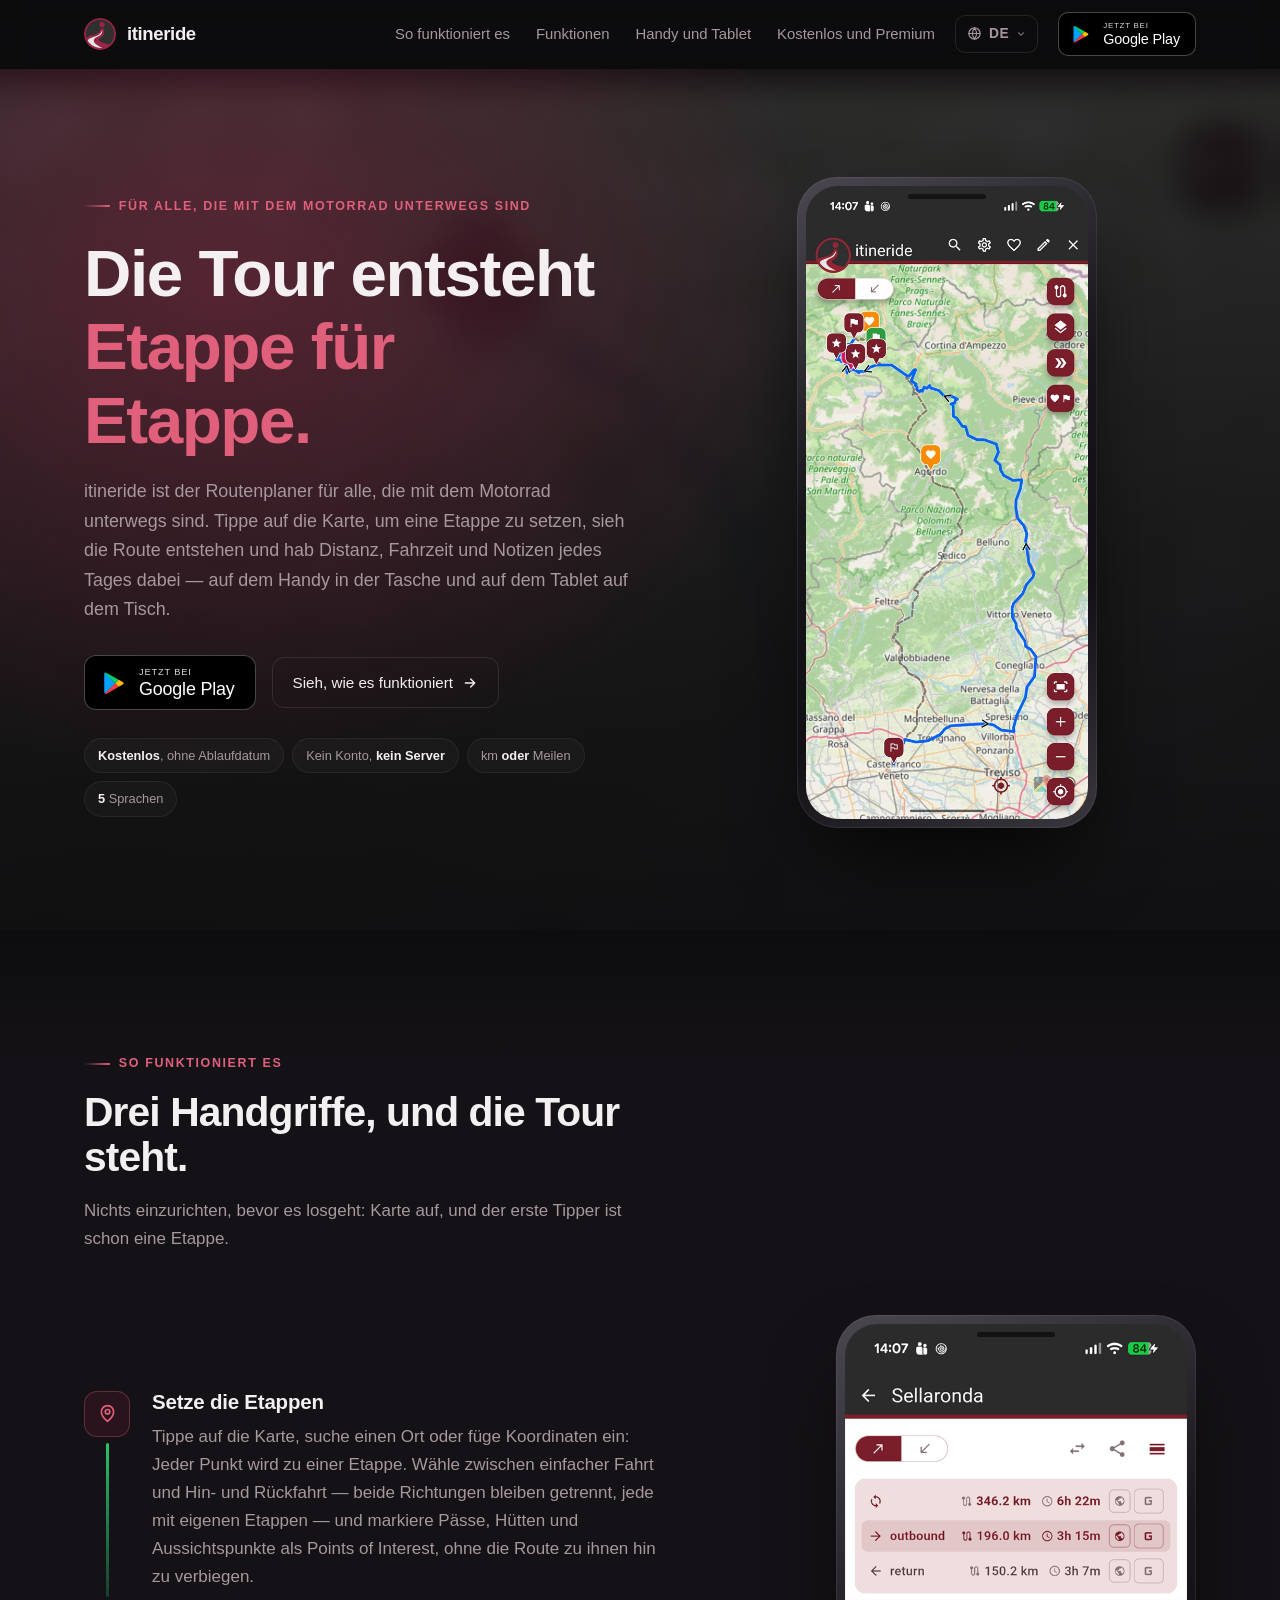
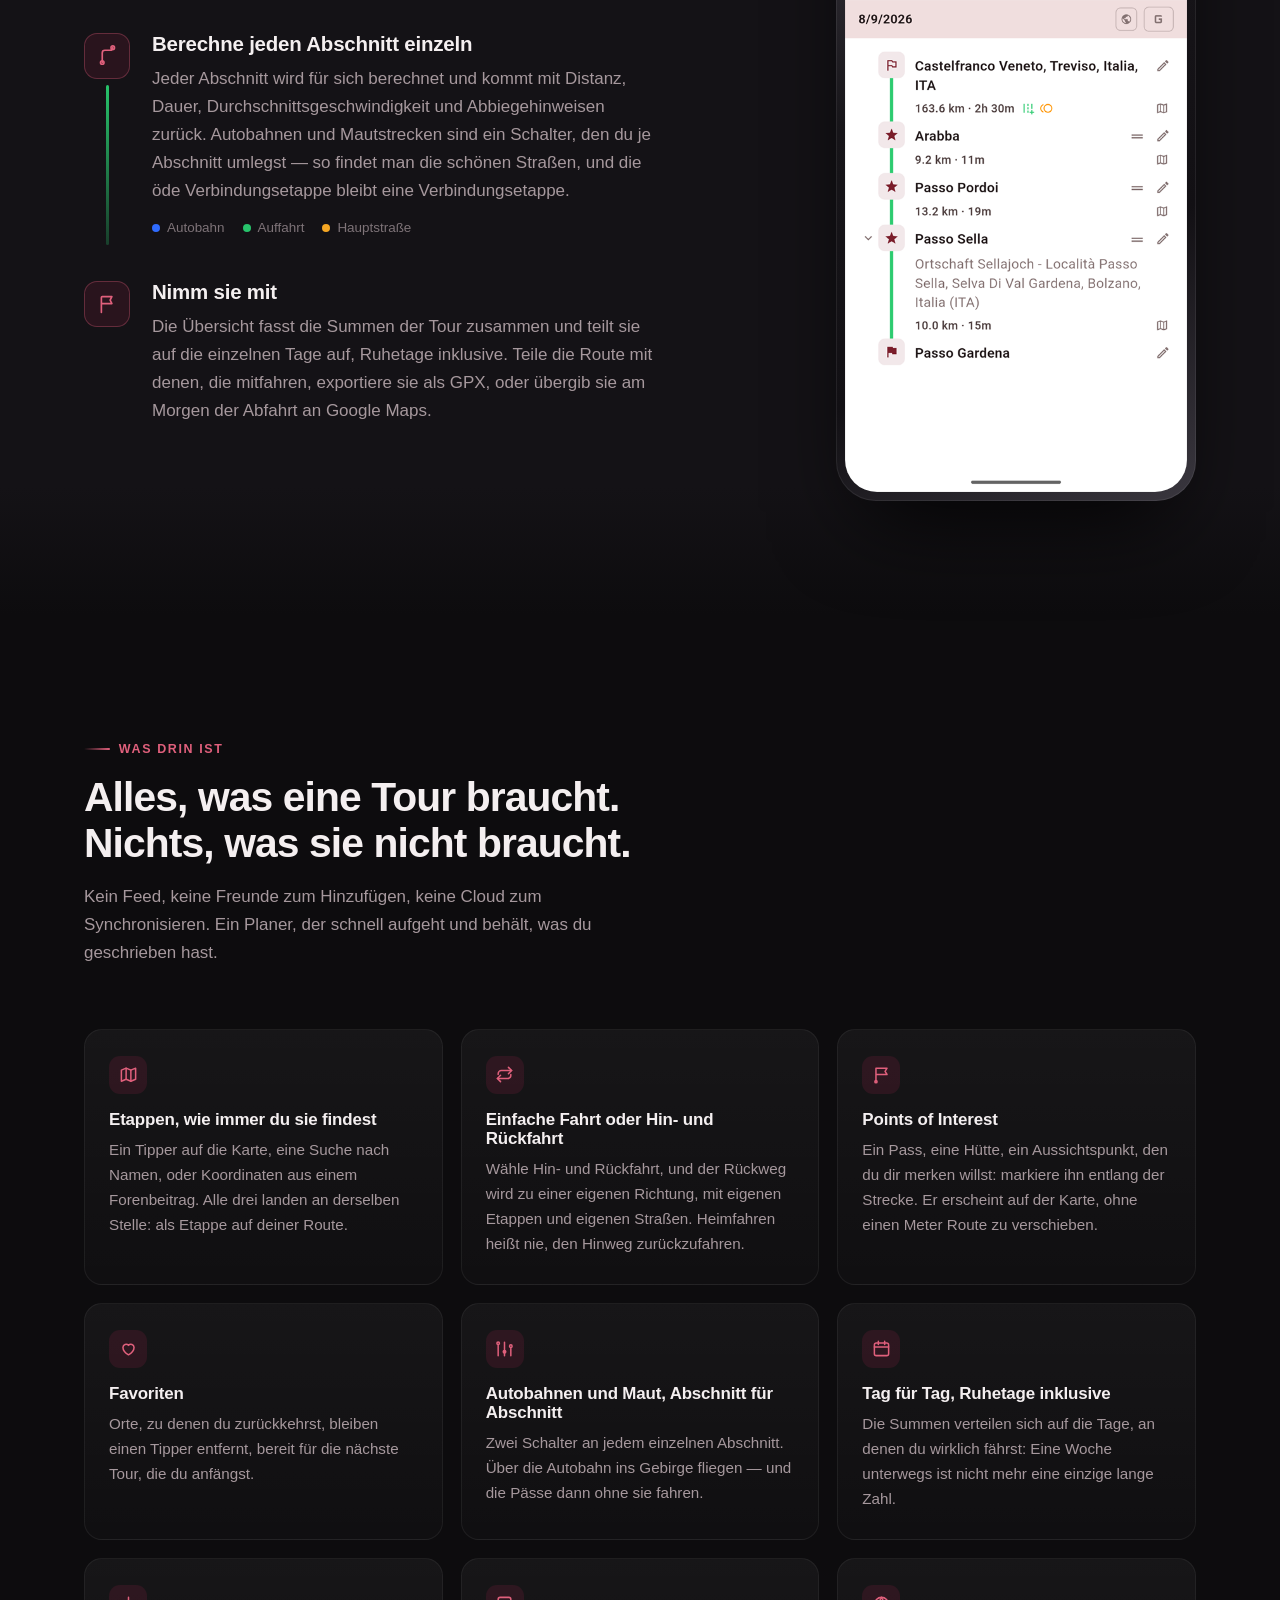
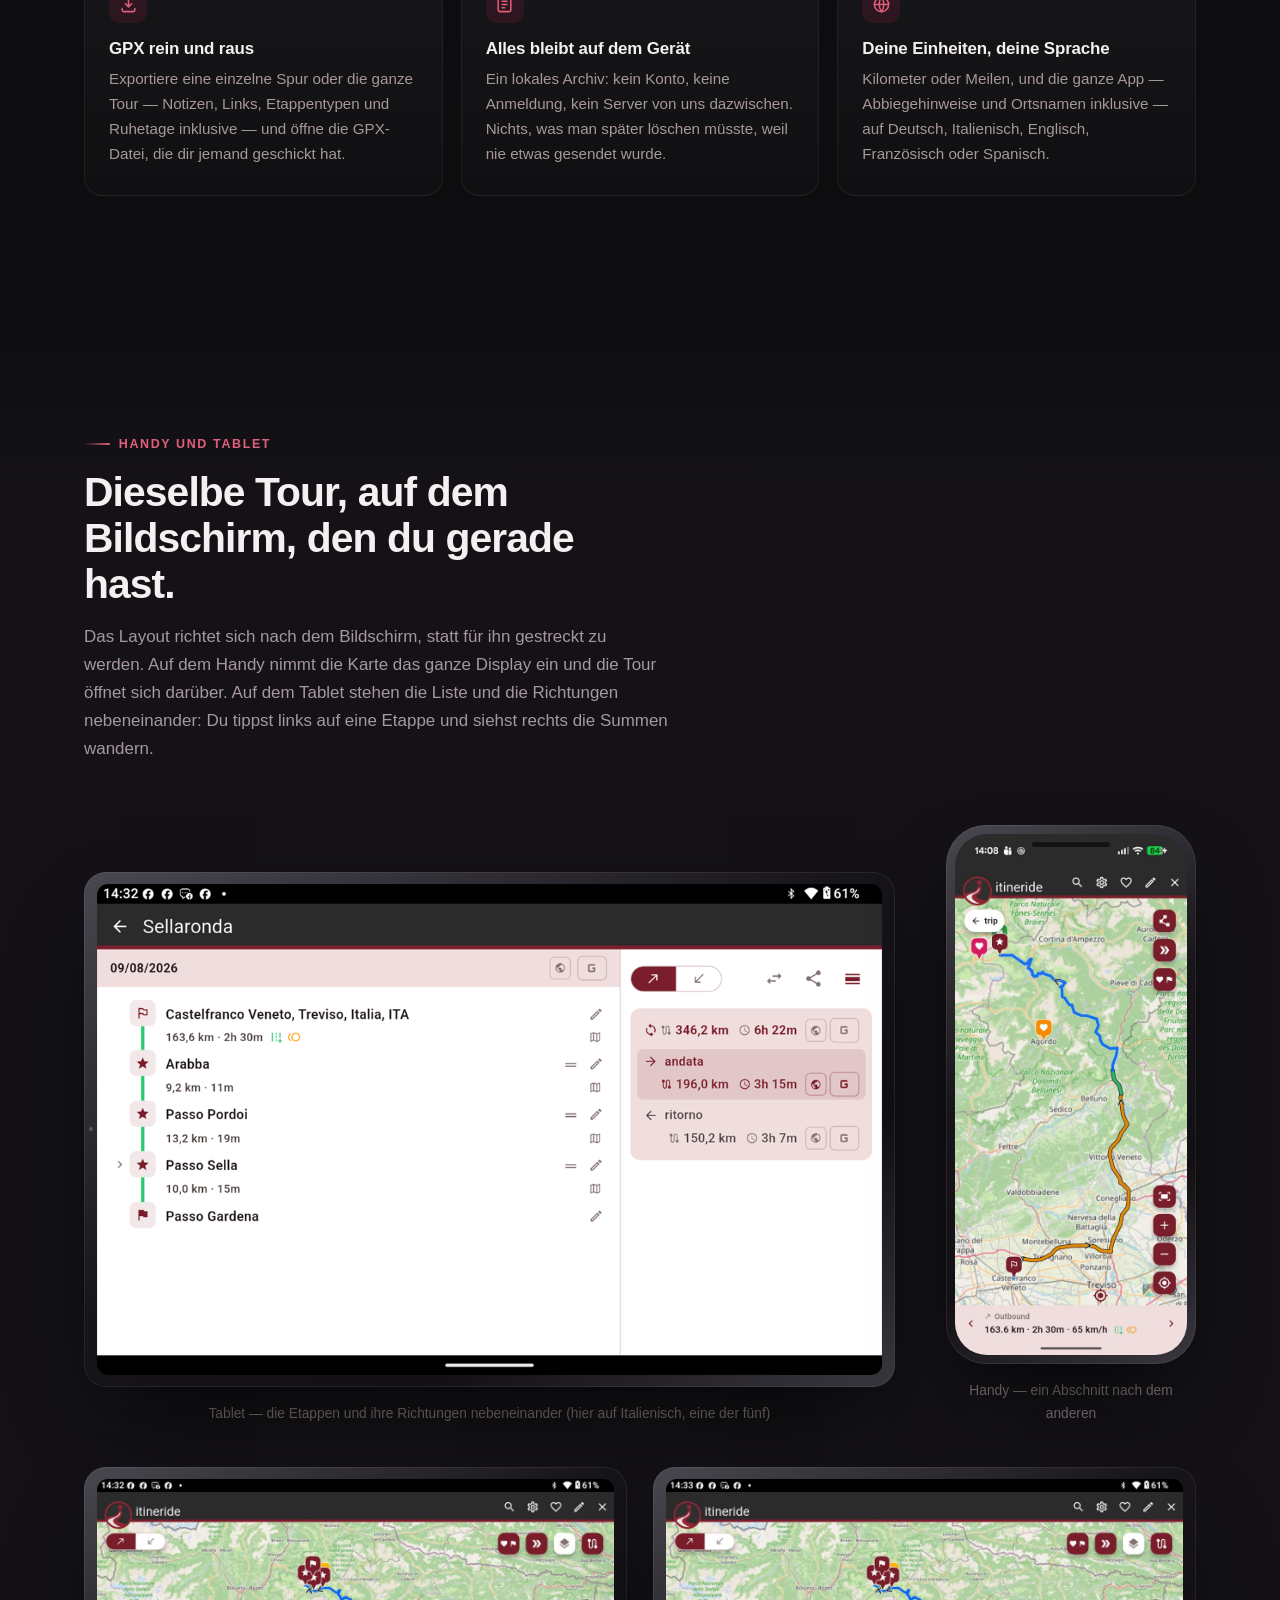
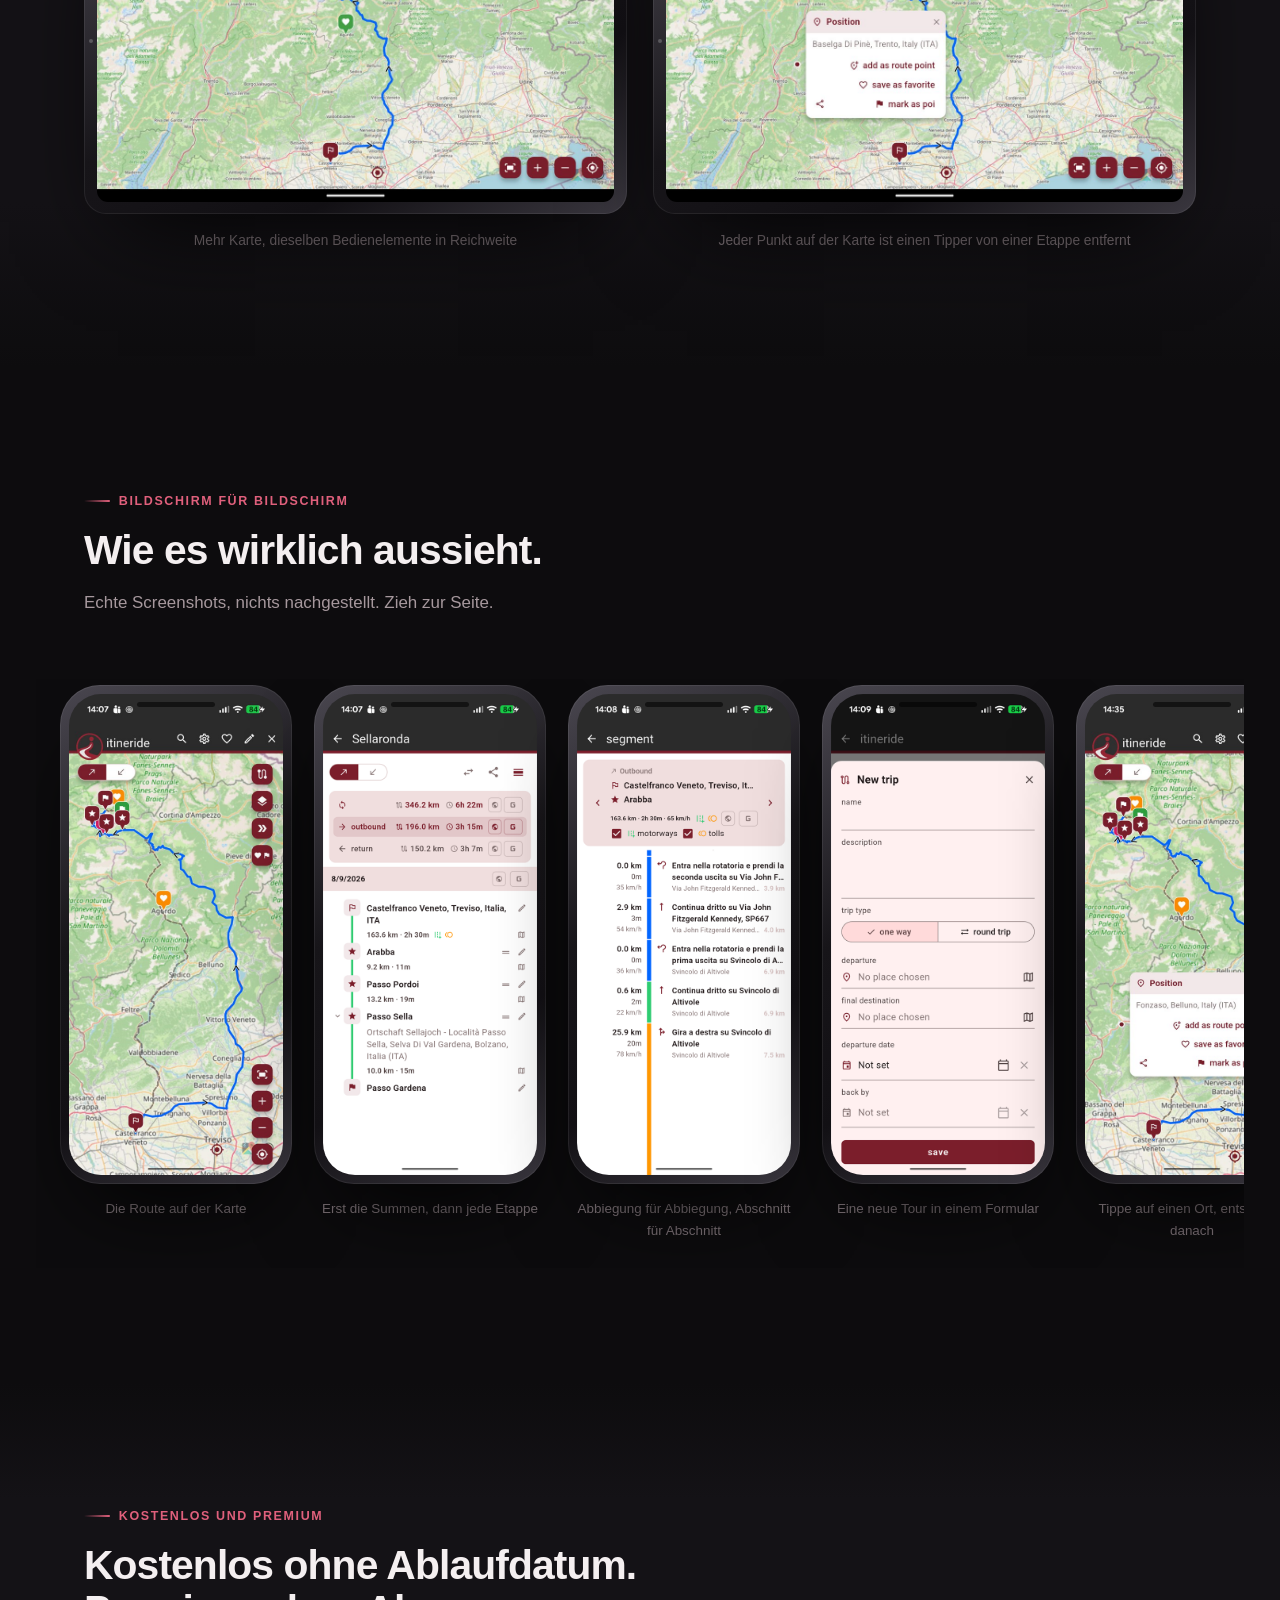
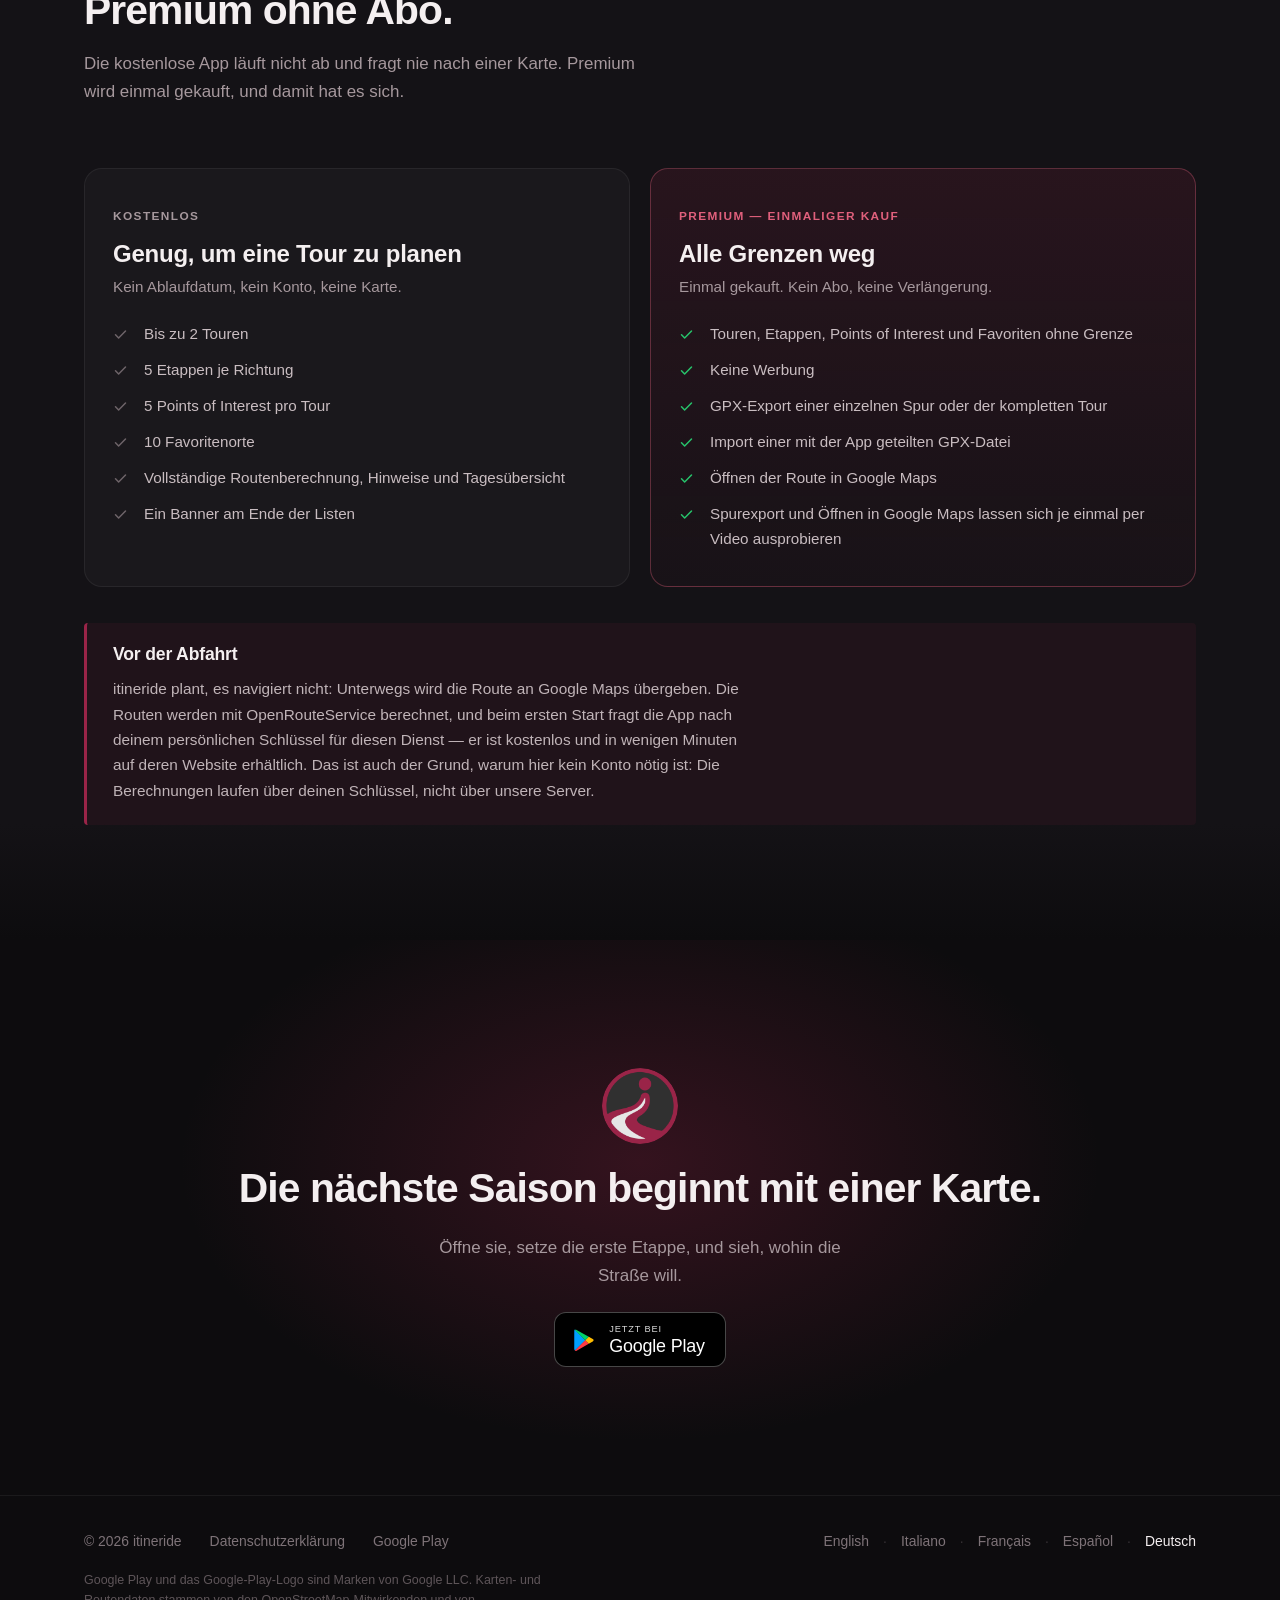
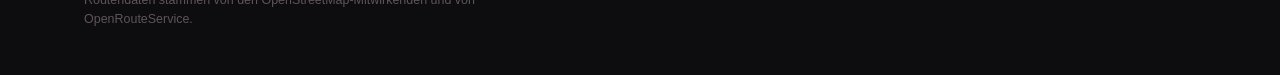
==== de.html @ 7ef62de7 "Build the marketing landing page in five languages, with browser-language routing =========== - Repl" ====
<!DOCTYPE html>
<html lang="de">
<head>
<meta charset="utf-8">
<meta name="viewport" content="width=device-width, initial-scale=1">
<title>itineride — der Routenplaner für Motorradtouren</title>
<meta name="description" content="itineride ist der Routenplaner für alle, die mit dem Motorrad unterwegs sind: Etappen setzen, jeden Abschnitt einzeln berechnen, Distanz, Fahrzeit und Notizen jedes Tages dabeihaben. Auf dem Handy und auf dem Tablet. Kein Konto, kein Server.">
<link rel="icon" href="assets/icon.png" type="image/png">
<link rel="apple-touch-icon" href="assets/icon.png">

<meta property="og:type" content="website">
<meta property="og:title" content="itineride — der Routenplaner für Motorradtouren">
<meta property="og:description" content="Etappen setzen, jeden Abschnitt einzeln berechnen, Distanz, Fahrzeit und Notizen jedes Tages dabeihaben. Auf dem Handy und auf dem Tablet.">
<meta property="og:image" content="assets/icon.png">
<meta name="theme-color" content="#0D0C0E">

<link rel="alternate" hreflang="en" href="index.html">
<link rel="alternate" hreflang="it" href="it.html">
<link rel="alternate" hreflang="fr" href="fr.html">
<link rel="alternate" hreflang="es" href="es.html">
<link rel="alternate" hreflang="de" href="de.html">
<link rel="alternate" hreflang="x-default" href="index.html">

<link rel="stylesheet" href="assets/site.css">
</head>
<body id="top">

<!-- ══════════════════════════ top bar ══════════════════════════ -->
<header class="topbar" id="topbar">
  <div class="wrap">
    <a class="brand" href="#top"><img src="assets/icon.png" alt=""> itineride</a>
    <nav class="navlinks">
      <a href="#how">So funktioniert es</a>
      <a href="#features">Funktionen</a>
      <a href="#devices">Handy und Tablet</a>
      <a href="#plans">Kostenlos und Premium</a>
    </nav>

    <details class="lang">
      <summary title="Sprache">
        <svg class="globe" viewBox="0 0 24 24" fill="none" stroke="currentColor" stroke-width="1.9" stroke-linecap="round" stroke-linejoin="round" aria-hidden="true"><circle cx="12" cy="12" r="9"/><path d="M3 12h18M12 3a15 15 0 0 1 0 18 15 15 0 0 1 0-18z"/></svg>
        DE
        <svg class="chev" viewBox="0 0 24 24" fill="none" stroke="currentColor" stroke-width="2.6" stroke-linecap="round" stroke-linejoin="round" aria-hidden="true"><path d="M6 9l6 6 6-6"/></svg>
      </summary>
      <div class="lang__menu">
        <a href="index.html?lang=en" hreflang="en">English <span>en</span></a>
        <a href="it.html?lang=it" hreflang="it">Italiano <span>it</span></a>
        <a href="fr.html?lang=fr" hreflang="fr">Français <span>fr</span></a>
        <a href="es.html?lang=es" hreflang="es">Español <span>es</span></a>
        <a href="de.html?lang=de" hreflang="de" aria-current="page">Deutsch <span>de</span></a>
      </div>
    </details>

    <a class="play play--sm" href="https://play.google.com/store/apps/details?id=it.boschin.itineride&amp;hl=de" target="_blank" rel="noopener">
      <svg viewBox="0 0 24 24" aria-hidden="true">
        <path d="M3.6 2.3A1.6 1.6 0 0 0 3 3.6v16.8c0 .53.2 1 .6 1.3l.1.08 9.4-9.4v-.22L3.6 2.3z" fill="#00A0FF"/>
        <path d="M16.3 15.5l-3.2-3.1v-.23l3.2-3.15.08.05 3.72 2.12c1.06.6 1.06 1.6 0 2.2l-3.72 2.11-.08z" fill="#FFBC00"/>
        <path d="M16.38 15.45L13.1 12.28l-9.5 9.5c.35.37.93.42 1.58.05l11.2-6.38" fill="#FF3A44"/>
        <path d="M16.38 9.1L5.18 2.73c-.65-.37-1.23-.32-1.58.05l9.5 9.5 3.28-3.18z" fill="#00D26A"/>
      </svg>
      <span class="txt"><small>Jetzt bei</small><strong>Google Play</strong></span>
    </a>
  </div>
</header>

<!-- ══════════════════════════ hero ══════════════════════════ -->
<section class="hero">
  <div class="hero__bg"><img src="assets/tablet-map.jpg" alt="" aria-hidden="true"></div>
  <div class="wrap">
    <div>
      <span class="eyebrow">für alle, die mit dem Motorrad unterwegs sind</span>
      <h1>Die Tour entsteht <em>Etappe für Etappe.</em></h1>
      <p class="lead">
        itineride ist der Routenplaner für alle, die mit dem Motorrad unterwegs sind. Tippe auf die
        Karte, um eine Etappe zu setzen, sieh die Route entstehen und hab Distanz, Fahrzeit und
        Notizen jedes Tages dabei — auf dem Handy in der Tasche und auf dem Tablet auf dem Tisch.
      </p>

      <div class="cta">
        <a class="play" href="https://play.google.com/store/apps/details?id=it.boschin.itineride&amp;hl=de" target="_blank" rel="noopener">
          <svg viewBox="0 0 24 24" aria-hidden="true">
            <path d="M3.6 2.3A1.6 1.6 0 0 0 3 3.6v16.8c0 .53.2 1 .6 1.3l.1.08 9.4-9.4v-.22L3.6 2.3z" fill="#00A0FF"/>
            <path d="M16.3 15.5l-3.2-3.1v-.23l3.2-3.15.08.05 3.72 2.12c1.06.6 1.06 1.6 0 2.2l-3.72 2.11-.08z" fill="#FFBC00"/>
            <path d="M16.38 15.45L13.1 12.28l-9.5 9.5c.35.37.93.42 1.58.05l11.2-6.38" fill="#FF3A44"/>
            <path d="M16.38 9.1L5.18 2.73c-.65-.37-1.23-.32-1.58.05l9.5 9.5 3.28-3.18z" fill="#00D26A"/>
          </svg>
          <span class="txt"><small>Jetzt bei</small><strong>Google Play</strong></span>
        </a>
        <a class="ghost" href="#how">
          Sieh, wie es funktioniert
          <svg viewBox="0 0 24 24" width="16" height="16" fill="none" stroke="currentColor" stroke-width="2" stroke-linecap="round" stroke-linejoin="round" aria-hidden="true"><path d="M5 12h14M13 6l6 6-6 6"/></svg>
        </a>
      </div>

      <div class="chips">
        <span class="chip"><b>Kostenlos</b>, ohne Ablaufdatum</span>
        <span class="chip">Kein Konto, <b>kein Server</b></span>
        <span class="chip">km <b>oder</b> Meilen</span>
        <span class="chip"><b>5</b> Sprachen</span>
      </div>
    </div>

    <div class="hero__device">
      <div class="phone">
        <img src="assets/phone-map.jpg" width="540" height="1212" alt="itineride auf dem Handy: eine Route durch die Dolomiten auf der Karte, mit Etappen und Points of Interest entlang der Strecke.">
      </div>
    </div>
  </div>
</section>

<!-- ══════════════════════════ how it works ══════════════════════════ -->
<section class="band band--alt" id="how">
  <div class="wrap">
    <div class="sechead reveal">
      <span class="eyebrow">so funktioniert es</span>
      <h2>Drei Handgriffe, und die Tour steht.</h2>
      <p>Nichts einzurichten, bevor es losgeht: Karte auf, und der erste Tipper ist schon eine Etappe.</p>
    </div>

    <div class="stepsgrid">
      <div class="reveal">

        <div class="step">
          <div class="step__rail">
            <div class="step__pin">
              <svg viewBox="0 0 24 24" fill="none" stroke="currentColor" stroke-width="1.9" stroke-linecap="round" stroke-linejoin="round" aria-hidden="true"><path d="M12 21s7-5.5 7-11a7 7 0 1 0-14 0c0 5.5 7 11 7 11z"/><circle cx="12" cy="10" r="2.6"/></svg>
            </div>
            <div class="step__line"></div>
          </div>
          <div class="step__body">
            <h3>Setze die Etappen</h3>
            <p>
              Tippe auf die Karte, suche einen Ort oder füge Koordinaten ein: Jeder Punkt wird zu
              einer Etappe. Wähle zwischen einfacher Fahrt und Hin- und Rückfahrt — beide Richtungen
              bleiben getrennt, jede mit eigenen Etappen — und markiere Pässe, Hütten und
              Aussichtspunkte als Points of Interest, ohne die Route zu ihnen hin zu verbiegen.
            </p>
          </div>
        </div>

        <div class="step">
          <div class="step__rail">
            <div class="step__pin">
              <svg viewBox="0 0 24 24" fill="none" stroke="currentColor" stroke-width="1.9" stroke-linecap="round" stroke-linejoin="round" aria-hidden="true"><path d="M6 20V9a3 3 0 0 1 3-3h6a3 3 0 0 0 3-3"/><circle cx="6" cy="20" r="2"/><circle cx="18" cy="3" r="2"/></svg>
            </div>
            <div class="step__line"></div>
          </div>
          <div class="step__body">
            <h3>Berechne jeden Abschnitt einzeln</h3>
            <p>
              Jeder Abschnitt wird für sich berechnet und kommt mit Distanz, Dauer,
              Durchschnittsgeschwindigkeit und Abbiegehinweisen zurück. Autobahnen und Mautstrecken
              sind ein Schalter, den du je Abschnitt umlegst — so findet man die schönen Straßen,
              und die öde Verbindungsetappe bleibt eine Verbindungsetappe.
            </p>
            <div class="step__meta">
              <span><i class="dot" style="background:#2F6BFF"></i> Autobahn</span>
              <span><i class="dot" style="background:#27C36B"></i> Auffahrt</span>
              <span><i class="dot" style="background:#F5A623"></i> Hauptstraße</span>
            </div>
          </div>
        </div>

        <div class="step">
          <div class="step__rail">
            <div class="step__pin">
              <svg viewBox="0 0 24 24" fill="none" stroke="currentColor" stroke-width="1.9" stroke-linecap="round" stroke-linejoin="round" aria-hidden="true"><path d="M5 21V4a1 1 0 0 1 1-1h11l-2 4 2 4H6"/></svg>
            </div>
            <div class="step__line"></div>
          </div>
          <div class="step__body">
            <h3>Nimm sie mit</h3>
            <p>
              Die Übersicht fasst die Summen der Tour zusammen und teilt sie auf die einzelnen Tage
              auf, Ruhetage inklusive. Teile die Route mit denen, die mitfahren, exportiere sie als
              GPX, oder übergib sie am Morgen der Abfahrt an Google Maps.
            </p>
          </div>
        </div>

      </div>

      <div class="reveal">
        <div class="phone">
          <img loading="lazy" src="assets/phone-trip.png" width="540" height="1212" alt="Die Tourseite: oben die Summen für Hin- und Rückfahrt, darunter die Liste der Etappen mit Distanz und Zeit zwischen je zwei davon.">
        </div>
      </div>
    </div>
  </div>
</section>

<!-- ══════════════════════════ features ══════════════════════════ -->
<section class="band" id="features">
  <div class="wrap">
    <div class="sechead reveal">
      <span class="eyebrow">was drin ist</span>
      <h2>Alles, was eine Tour braucht. Nichts, was sie nicht braucht.</h2>
      <p>Kein Feed, keine Freunde zum Hinzufügen, keine Cloud zum Synchronisieren. Ein Planer, der schnell aufgeht und behält, was du geschrieben hast.</p>
    </div>

    <div class="grid3">

      <div class="card reveal">
        <div class="card__ico"><svg viewBox="0 0 24 24" fill="none" stroke="currentColor" stroke-width="1.9" stroke-linecap="round" stroke-linejoin="round"><path d="m9 4 6 2.5L21 4v14l-6 2.5L9 18l-6 2.5V6.5z"/><path d="M9 4v14M15 6.5v14"/></svg></div>
        <h3>Etappen, wie immer du sie findest</h3>
        <p>Ein Tipper auf die Karte, eine Suche nach Namen, oder Koordinaten aus einem Forenbeitrag. Alle drei landen an derselben Stelle: als Etappe auf deiner Route.</p>
      </div>

      <div class="card reveal">
        <div class="card__ico"><svg viewBox="0 0 24 24" fill="none" stroke="currentColor" stroke-width="1.9" stroke-linecap="round" stroke-linejoin="round"><path d="M17 3l4 4-4 4"/><path d="M21 7H8a4 4 0 0 0-4 4v1"/><path d="M7 21l-4-4 4-4"/><path d="M3 17h13a4 4 0 0 0 4-4v-1"/></svg></div>
        <h3>Einfache Fahrt oder Hin- und Rückfahrt</h3>
        <p>Wähle Hin- und Rückfahrt, und der Rückweg wird zu einer eigenen Richtung, mit eigenen Etappen und eigenen Straßen. Heimfahren heißt nie, den Hinweg zurückzufahren.</p>
      </div>

      <div class="card reveal">
        <div class="card__ico"><svg viewBox="0 0 24 24" fill="none" stroke="currentColor" stroke-width="1.9" stroke-linecap="round" stroke-linejoin="round"><path d="M5 21V4h14l-2.5 4L19 12H5"/><circle cx="5" cy="21" r="1.4"/></svg></div>
        <h3>Points of Interest</h3>
        <p>Ein Pass, eine Hütte, ein Aussichtspunkt, den du dir merken willst: markiere ihn entlang der Strecke. Er erscheint auf der Karte, ohne einen Meter Route zu verschieben.</p>
      </div>

      <div class="card reveal">
        <div class="card__ico"><svg viewBox="0 0 24 24" fill="none" stroke="currentColor" stroke-width="1.9" stroke-linecap="round" stroke-linejoin="round"><path d="M12 20s-7-4.4-7-9.4A4.1 4.1 0 0 1 12 8a4.1 4.1 0 0 1 7 2.6c0 5-7 9.4-7 9.4z"/></svg></div>
        <h3>Favoriten</h3>
        <p>Orte, zu denen du zurückkehrst, bleiben einen Tipper entfernt, bereit für die nächste Tour, die du anfängst.</p>
      </div>

      <div class="card reveal">
        <div class="card__ico"><svg viewBox="0 0 24 24" fill="none" stroke="currentColor" stroke-width="1.9" stroke-linecap="round" stroke-linejoin="round"><path d="M4 21V8M12 21V4M20 21v-9"/><circle cx="4" cy="5.5" r="1.6"/><circle cx="12" cy="16" r="1.6"/><circle cx="20" cy="9" r="1.6"/></svg></div>
        <h3>Autobahnen und Maut, Abschnitt für Abschnitt</h3>
        <p>Zwei Schalter an jedem einzelnen Abschnitt. Über die Autobahn ins Gebirge fliegen — und die Pässe dann ohne sie fahren.</p>
      </div>

      <div class="card reveal">
        <div class="card__ico"><svg viewBox="0 0 24 24" fill="none" stroke="currentColor" stroke-width="1.9" stroke-linecap="round" stroke-linejoin="round"><rect x="3" y="5" width="18" height="16" rx="2.5"/><path d="M3 10h18M8 3v4M16 3v4"/></svg></div>
        <h3>Tag für Tag, Ruhetage inklusive</h3>
        <p>Die Summen verteilen sich auf die Tage, an denen du wirklich fährst: Eine Woche unterwegs ist nicht mehr eine einzige lange Zahl.</p>
      </div>

      <div class="card reveal">
        <div class="card__ico"><svg viewBox="0 0 24 24" fill="none" stroke="currentColor" stroke-width="1.9" stroke-linecap="round" stroke-linejoin="round"><path d="M12 3v12M8 11l4 4 4-4"/><path d="M4 17v2a2 2 0 0 0 2 2h12a2 2 0 0 0 2-2v-2"/></svg></div>
        <h3>GPX rein und raus</h3>
        <p>Exportiere eine einzelne Spur oder die ganze Tour — Notizen, Links, Etappentypen und Ruhetage inklusive — und öffne die GPX-Datei, die dir jemand geschickt hat.</p>
      </div>

      <div class="card reveal">
        <div class="card__ico"><svg viewBox="0 0 24 24" fill="none" stroke="currentColor" stroke-width="1.9" stroke-linecap="round" stroke-linejoin="round"><rect x="4" y="3" width="16" height="18" rx="2.5"/><path d="M9 8h6M9 12h6M9 16h3"/></svg></div>
        <h3>Alles bleibt auf dem Gerät</h3>
        <p>Ein lokales Archiv: kein Konto, keine Anmeldung, kein Server von uns dazwischen. Nichts, was man später löschen müsste, weil nie etwas gesendet wurde.</p>
      </div>

      <div class="card reveal">
        <div class="card__ico"><svg viewBox="0 0 24 24" fill="none" stroke="currentColor" stroke-width="1.9" stroke-linecap="round" stroke-linejoin="round"><circle cx="12" cy="12" r="9"/><path d="M3 12h18M12 3a15 15 0 0 1 0 18 15 15 0 0 1 0-18z"/></svg></div>
        <h3>Deine Einheiten, deine Sprache</h3>
        <p>Kilometer oder Meilen, und die ganze App — Abbiegehinweise und Ortsnamen inklusive — auf Deutsch, Italienisch, Englisch, Französisch oder Spanisch.</p>
      </div>

    </div>
  </div>
</section>

<!-- ══════════════════════════ phone + tablet ══════════════════════════ -->
<section class="band band--alt" id="devices">
  <div class="wrap">
    <div class="sechead reveal">
      <span class="eyebrow">handy und tablet</span>
      <h2>Dieselbe Tour, auf dem Bildschirm, den du gerade hast.</h2>
      <p>
        Das Layout richtet sich nach dem Bildschirm, statt für ihn gestreckt zu werden. Auf dem
        Handy nimmt die Karte das ganze Display ein und die Tour öffnet sich darüber. Auf dem Tablet
        stehen die Liste und die Richtungen nebeneinander: Du tippst links auf eine Etappe und
        siehst rechts die Summen wandern.
      </p>
    </div>

    <div class="devices">
      <div class="reveal">
        <div class="tablet">
          <img loading="lazy" src="assets/tablet-split.png" width="1120" height="700" alt="itineride auf dem Tablet: links die Liste der Etappen, rechts Hin- und Rückfahrt mit ihren Summen.">
        </div>
        <p class="caption">Tablet — die Etappen und ihre Richtungen nebeneinander (hier auf Italienisch, eine der fünf)</p>
      </div>
      <div class="reveal">
        <div class="phone">
          <img loading="lazy" src="assets/phone-legs.jpg" width="540" height="1212" alt="itineride auf dem Handy: der gefahrene Abschnitt farbig auf der Karte, mit Distanz, Dauer und Durchschnittsgeschwindigkeit am unteren Rand.">
        </div>
        <p class="caption">Handy — ein Abschnitt nach dem anderen</p>
      </div>
    </div>

    <div class="split2">
      <div class="reveal">
        <div class="tablet">
          <img loading="lazy" src="assets/tablet-map.jpg" width="1120" height="700" alt="itineride auf dem Tablet: die ganze Route durch die Dolomiten auf einer breiten Karte, die Werkzeugleisten in den Ecken.">
        </div>
        <p class="caption">Mehr Karte, dieselben Bedienelemente in Reichweite</p>
      </div>
      <div class="reveal">
        <div class="tablet">
          <img loading="lazy" src="assets/tablet-position.jpg" width="1120" height="700" alt="Ein auf der Tablet-Karte gewählter Ort, mit den Optionen, ihn als Etappe hinzuzufügen, als Favorit zu speichern oder als Point of Interest zu markieren.">
        </div>
        <p class="caption">Jeder Punkt auf der Karte ist einen Tipper von einer Etappe entfernt</p>
      </div>
    </div>
  </div>
</section>

<!-- ══════════════════════════ gallery ══════════════════════════ -->
<section class="band" id="screens">
  <div class="wrap">
    <div class="sechead reveal">
      <span class="eyebrow">Bildschirm für Bildschirm</span>
      <h2>Wie es wirklich aussieht.</h2>
      <p>Echte Screenshots, nichts nachgestellt. Zieh zur Seite.</p>
    </div>
  </div>

  <div class="railwrap reveal">
    <div class="rail">
      <figure class="shot">
        <div class="phone"><img loading="lazy" src="assets/phone-map.jpg" width="540" height="1212" alt="Die Route auf der Karte, mit Etappen und Points of Interest."></div>
        <figcaption>Die Route auf der Karte</figcaption>
      </figure>
      <figure class="shot">
        <div class="phone"><img loading="lazy" src="assets/phone-trip.png" width="540" height="1212" alt="Die Tourseite mit den Summen und der Liste der Etappen."></div>
        <figcaption>Erst die Summen, dann jede Etappe</figcaption>
      </figure>
      <figure class="shot">
        <div class="phone"><img loading="lazy" src="assets/phone-turns.png" width="540" height="1212" alt="Die Abbiegehinweise eines Abschnitts, mit den Schaltern für Autobahnen und Maut."></div>
        <figcaption>Abbiegung für Abbiegung, Abschnitt für Abschnitt</figcaption>
      </figure>
      <figure class="shot">
        <div class="phone"><img loading="lazy" src="assets/phone-new.png" width="540" height="1212" alt="Das Formular für eine neue Tour: Name, Beschreibung, einfache Fahrt oder Hin- und Rückfahrt, Start, Ziel und Daten."></div>
        <figcaption>Eine neue Tour in einem Formular</figcaption>
      </figure>
      <figure class="shot">
        <div class="phone"><img loading="lazy" src="assets/phone-position.jpg" width="540" height="1212" alt="Ein auf der Karte angetippter Ort, mit den Optionen, ihn als Etappe hinzuzufügen, als Favorit zu speichern oder als Point of Interest zu markieren."></div>
        <figcaption>Tippe auf einen Ort, entscheide danach</figcaption>
      </figure>
      <figure class="shot">
        <div class="phone"><img loading="lazy" src="assets/phone-favs.jpg" width="540" height="1212" alt="Die Karte voller als Favoriten gespeicherter Orte entlang einer langen Route."></div>
        <figcaption>Favoriten, über die ganze Karte</figcaption>
      </figure>
      <figure class="shot">
        <div class="phone"><img loading="lazy" src="assets/phone-settings.png" width="540" height="1212" alt="Die Einstellungen: Sprache, Einheiten in Kilometern oder Meilen, Heimatort, Bestätigungen und Schlüssel für den Routendienst."></div>
        <figcaption>Sprache und Einheiten, wie du willst</figcaption>
      </figure>
    </div>
  </div>
</section>

<!-- ══════════════════════════ plans ══════════════════════════ -->
<section class="band band--alt" id="plans">
  <div class="wrap">
    <div class="sechead reveal">
      <span class="eyebrow">kostenlos und premium</span>
      <h2>Kostenlos ohne Ablaufdatum. Premium ohne Abo.</h2>
      <p>Die kostenlose App läuft nicht ab und fragt nie nach einer Karte. Premium wird einmal gekauft, und damit hat es sich.</p>
    </div>

    <div class="plans">
      <div class="plan plan--free reveal">
        <span class="plan__tag">Kostenlos</span>
        <h3>Genug, um eine Tour zu planen</h3>
        <p class="plan__note">Kein Ablaufdatum, kein Konto, keine Karte.</p>
        <ul>
          <li><svg viewBox="0 0 24 24" fill="none" stroke="currentColor" stroke-width="2.4" stroke-linecap="round" stroke-linejoin="round"><path d="M4 12.5 9 17.5 20 6.5"/></svg> Bis zu 2 Touren</li>
          <li><svg viewBox="0 0 24 24" fill="none" stroke="currentColor" stroke-width="2.4" stroke-linecap="round" stroke-linejoin="round"><path d="M4 12.5 9 17.5 20 6.5"/></svg> 5 Etappen je Richtung</li>
          <li><svg viewBox="0 0 24 24" fill="none" stroke="currentColor" stroke-width="2.4" stroke-linecap="round" stroke-linejoin="round"><path d="M4 12.5 9 17.5 20 6.5"/></svg> 5 Points of Interest pro Tour</li>
          <li><svg viewBox="0 0 24 24" fill="none" stroke="currentColor" stroke-width="2.4" stroke-linecap="round" stroke-linejoin="round"><path d="M4 12.5 9 17.5 20 6.5"/></svg> 10 Favoritenorte</li>
          <li><svg viewBox="0 0 24 24" fill="none" stroke="currentColor" stroke-width="2.4" stroke-linecap="round" stroke-linejoin="round"><path d="M4 12.5 9 17.5 20 6.5"/></svg> Vollständige Routenberechnung, Hinweise und Tagesübersicht</li>
          <li><svg viewBox="0 0 24 24" fill="none" stroke="currentColor" stroke-width="2.4" stroke-linecap="round" stroke-linejoin="round"><path d="M4 12.5 9 17.5 20 6.5"/></svg> Ein Banner am Ende der Listen</li>
        </ul>
      </div>

      <div class="plan plan--pro reveal">
        <span class="plan__tag">Premium — einmaliger Kauf</span>
        <h3>Alle Grenzen weg</h3>
        <p class="plan__note">Einmal gekauft. Kein Abo, keine Verlängerung.</p>
        <ul>
          <li><svg viewBox="0 0 24 24" fill="none" stroke="currentColor" stroke-width="2.4" stroke-linecap="round" stroke-linejoin="round"><path d="M4 12.5 9 17.5 20 6.5"/></svg> Touren, Etappen, Points of Interest und Favoriten ohne Grenze</li>
          <li><svg viewBox="0 0 24 24" fill="none" stroke="currentColor" stroke-width="2.4" stroke-linecap="round" stroke-linejoin="round"><path d="M4 12.5 9 17.5 20 6.5"/></svg> Keine Werbung</li>
          <li><svg viewBox="0 0 24 24" fill="none" stroke="currentColor" stroke-width="2.4" stroke-linecap="round" stroke-linejoin="round"><path d="M4 12.5 9 17.5 20 6.5"/></svg> GPX-Export einer einzelnen Spur oder der kompletten Tour</li>
          <li><svg viewBox="0 0 24 24" fill="none" stroke="currentColor" stroke-width="2.4" stroke-linecap="round" stroke-linejoin="round"><path d="M4 12.5 9 17.5 20 6.5"/></svg> Import einer mit der App geteilten GPX-Datei</li>
          <li><svg viewBox="0 0 24 24" fill="none" stroke="currentColor" stroke-width="2.4" stroke-linecap="round" stroke-linejoin="round"><path d="M4 12.5 9 17.5 20 6.5"/></svg> Öffnen der Route in Google Maps</li>
          <li><svg viewBox="0 0 24 24" fill="none" stroke="currentColor" stroke-width="2.4" stroke-linecap="round" stroke-linejoin="round"><path d="M4 12.5 9 17.5 20 6.5"/></svg> Spurexport und Öffnen in Google Maps lassen sich je einmal per Video ausprobieren</li>
        </ul>
      </div>
    </div>

    <div class="note reveal" style="margin-top:36px">
      <h3>Vor der Abfahrt</h3>
      <p>
        itineride plant, es navigiert nicht: Unterwegs wird die Route an Google Maps übergeben. Die
        Routen werden mit OpenRouteService berechnet, und beim ersten Start fragt die App nach
        deinem persönlichen Schlüssel für diesen Dienst — er ist kostenlos und in wenigen Minuten
        auf deren Website erhältlich. Das ist auch der Grund, warum hier kein Konto nötig ist: Die
        Berechnungen laufen über deinen Schlüssel, nicht über unsere Server.
      </p>
    </div>
  </div>
</section>

<!-- ══════════════════════════ final cta ══════════════════════════ -->
<section class="final">
  <div class="wrap reveal">
    <img class="mark" src="assets/icon.png" alt="" width="76" height="76">
    <h2>Die nächste Saison beginnt mit einer Karte.</h2>
    <p>Öffne sie, setze die erste Etappe, und sieh, wohin die Straße will.</p>
    <a class="play" href="https://play.google.com/store/apps/details?id=it.boschin.itineride&amp;hl=de" target="_blank" rel="noopener">
      <svg viewBox="0 0 24 24" aria-hidden="true">
        <path d="M3.6 2.3A1.6 1.6 0 0 0 3 3.6v16.8c0 .53.2 1 .6 1.3l.1.08 9.4-9.4v-.22L3.6 2.3z" fill="#00A0FF"/>
        <path d="M16.3 15.5l-3.2-3.1v-.23l3.2-3.15.08.05 3.72 2.12c1.06.6 1.06 1.6 0 2.2l-3.72 2.11-.08z" fill="#FFBC00"/>
        <path d="M16.38 15.45L13.1 12.28l-9.5 9.5c.35.37.93.42 1.58.05l11.2-6.38" fill="#FF3A44"/>
        <path d="M16.38 9.1L5.18 2.73c-.65-.37-1.23-.32-1.58.05l9.5 9.5 3.28-3.18z" fill="#00D26A"/>
      </svg>
      <span class="txt"><small>Jetzt bei</small><strong>Google Play</strong></span>
    </a>
  </div>
</section>

<!-- ══════════════════════════ footer ══════════════════════════ -->
<footer>
  <div class="wrap">
    <span>© 2026 itineride</span>
    <a href="privacy-policy.html" title="Auf Englisch">Datenschutzerklärung</a>
    <a href="https://play.google.com/store/apps/details?id=it.boschin.itineride&amp;hl=de" target="_blank" rel="noopener">Google Play</a>
    <span class="spacer"></span>
    <span class="langrow">
      <a href="index.html?lang=en" hreflang="en">English</a><i>·</i>
      <a href="it.html?lang=it" hreflang="it">Italiano</a><i>·</i>
      <a href="fr.html?lang=fr" hreflang="fr">Français</a><i>·</i>
      <a href="es.html?lang=es" hreflang="es">Español</a><i>·</i>
      <a href="de.html?lang=de" hreflang="de" aria-current="page">Deutsch</a>
    </span>
  </div>
  <div class="wrap">
    <p class="legal">
      Google Play und das Google-Play-Logo sind Marken von Google LLC. Karten- und Routendaten
      stammen von den OpenStreetMap-Mitwirkenden und von OpenRouteService.
    </p>
  </div>
</footer>

<script src="assets/site.js"></script>

</body>
</html>
---- assets/site.css ----
:root {
  --ink:        #0D0C0E;
  --ink-2:      #141216;
  --line:       rgba(255,255,255,.10);
  --line-soft:  rgba(255,255,255,.06);
  --fg:         #F4EFF0;
  --muted:      #A6989D;
  --dim:        #7E7378;
  --crimson:    #9A2448;
  --crimson-lt: #E0607C;
  --radius:     18px;
  --maxw:       1160px;
}

* { box-sizing: border-box; }

html { scroll-behavior: smooth; }

body {
  margin: 0;
  background: var(--ink);
  color: var(--fg);
  font: 17px/1.65 -apple-system, BlinkMacSystemFont, "Segoe UI", Roboto, Helvetica, Arial, sans-serif;
  -webkit-font-smoothing: antialiased;
  overflow-x: hidden;
}

img { max-width: 100%; height: auto; display: block; }
a { color: inherit; }

.wrap { width: 100%; max-width: var(--maxw); margin: 0 auto; padding: 0 24px; }

h1, h2, h3 { line-height: 1.12; letter-spacing: -.022em; margin: 0; font-weight: 700; }
h1 { font-size: clamp(2.4rem, 6.2vw, 4.1rem); }
h2 { font-size: clamp(1.75rem, 3.6vw, 2.55rem); }
h3 { font-size: 1.06rem; letter-spacing: -.01em; }
p  { margin: 0; }

.eyebrow {
  display: inline-flex; align-items: center; gap: .55rem;
  font-size: .78rem; font-weight: 600; letter-spacing: .13em; text-transform: uppercase;
  color: var(--crimson-lt);
}
.eyebrow::before {
  content: ""; width: 26px; height: 2px; border-radius: 2px;
  background: linear-gradient(90deg, transparent, var(--crimson-lt));
}

.lead { color: var(--muted); font-size: 1.12rem; max-width: 56ch; }

/* ───────────────────────────── top bar ───────────────────────────── */

.topbar {
  position: sticky; top: 0; z-index: 60;
  backdrop-filter: blur(14px); -webkit-backdrop-filter: blur(14px);
  background: rgba(13,12,14,.78);
  border-bottom: 1px solid transparent;
  transition: border-color .3s ease;
}
.topbar.scrolled { border-bottom-color: var(--line-soft); }
.topbar .wrap { display: flex; align-items: center; gap: 20px; height: 68px; }

.brand { display: flex; align-items: center; gap: 11px; text-decoration: none; font-weight: 600; letter-spacing: -.02em; font-size: 1.16rem; }
.brand img { width: 32px; height: 32px; border-radius: 50%; }

.navlinks { margin-left: auto; display: flex; gap: 26px; font-size: .93rem; color: var(--muted); }
.navlinks a { text-decoration: none; transition: color .2s; }
.navlinks a:hover { color: var(--fg); }
@media (max-width: 900px) { .navlinks { display: none; } .topbar .lang { margin-left: auto; } }

/* ───────────────────────────── play badge ───────────────────────────── */

.play {
  display: inline-flex; align-items: center; gap: 12px;
  padding: 10px 20px 10px 16px;
  border: 1px solid rgba(255,255,255,.28); border-radius: 12px;
  background: #000; color: #fff; text-decoration: none;
  transition: transform .18s ease, border-color .18s ease, box-shadow .18s ease;
}
.play:hover { transform: translateY(-2px); border-color: rgba(255,255,255,.55); box-shadow: 0 12px 34px rgba(0,0,0,.55); }
.play svg { width: 26px; height: 26px; flex: none; }
.play .txt { display: grid; text-align: left; }
.play .txt small { font-size: .58rem; letter-spacing: .09em; text-transform: uppercase; opacity: .85; line-height: 1.4; }
.play .txt strong { font-size: 1.12rem; font-weight: 500; letter-spacing: -.01em; line-height: 1.15; }
.play--sm { padding: 7px 15px 7px 12px; border-radius: 10px; }
.play--sm svg { width: 20px; height: 20px; }
.play--sm .txt small { font-size: .5rem; }
.play--sm .txt strong { font-size: .9rem; }
@media (max-width: 460px) { .topbar .play { display: none; } }

/* ───────────────────────────── hero ───────────────────────────── */

.hero { position: relative; padding: clamp(52px, 9vw, 108px) 0 clamp(60px, 8vw, 110px); overflow: hidden; }

.hero__bg { position: absolute; inset: -12% -8% auto -8%; height: 132%; z-index: 0; }
.hero__bg img {
  width: 100%; height: 100%; object-fit: cover;
  filter: blur(15px) saturate(.5) brightness(.55);
  opacity: .62;
  transform: scale(1.08);
}
.hero__bg::after {
  content: ""; position: absolute; inset: 0;
  background:
    radial-gradient(58% 62% at 22% 28%, rgba(154,36,72,.42), transparent 70%),
    linear-gradient(180deg, rgba(13,12,14,.42) 0%, rgba(13,12,14,.86) 62%, var(--ink) 100%);
}

.hero .wrap { position: relative; z-index: 1; display: grid; grid-template-columns: 1.05fr .95fr; gap: clamp(28px, 5vw, 72px); align-items: center; }
@media (max-width: 940px) { .hero .wrap { grid-template-columns: 1fr; } }

.hero h1 { margin: 20px 0 0; }
.hero h1 em { font-style: normal; color: var(--crimson-lt); }
.hero .lead { margin-top: 20px; }

.cta { display: flex; flex-wrap: wrap; align-items: center; gap: 16px; margin-top: 30px; }
.ghost {
  display: inline-flex; align-items: center; gap: 9px;
  padding: 12px 20px; border-radius: 12px;
  border: 1px solid var(--line); color: var(--fg);
  text-decoration: none; font-size: .95rem; font-weight: 500;
  transition: background .2s, border-color .2s;
}
.ghost:hover { background: rgba(255,255,255,.05); border-color: rgba(255,255,255,.22); }

.chips { display: flex; flex-wrap: wrap; gap: 8px; margin-top: 28px; }
.chip {
  font-size: .8rem; color: var(--muted);
  padding: 6px 13px; border-radius: 999px;
  border: 1px solid var(--line-soft); background: rgba(255,255,255,.028);
}
.chip b { color: var(--fg); font-weight: 600; }

.hero__device { display: flex; justify-content: center; }
.hero__device .phone { width: min(300px, 74vw); }

/* ───────────────────────────── device frames ───────────────────────────── */

.phone {
  position: relative; padding: 9px; border-radius: 40px;
  background: linear-gradient(150deg, #4A4750, #171519 42%, #121014 70%, #3A373F);
  box-shadow: 0 42px 90px -30px rgba(0,0,0,.9), inset 0 0 0 1px rgba(255,255,255,.07);
}
.phone::before {
  content: ""; position: absolute; top: 17px; left: 50%; transform: translateX(-50%);
  width: 78px; height: 5px; border-radius: 4px; background: rgba(0,0,0,.55); z-index: 2;
}
.phone img { border-radius: 32px; width: 100%; }

.tablet {
  position: relative; padding: 12px 13px; border-radius: 22px;
  background: linear-gradient(150deg, #4A4750, #171519 45%, #121014 72%, #3A373F);
  box-shadow: 0 42px 90px -34px rgba(0,0,0,.9), inset 0 0 0 1px rgba(255,255,255,.07);
}
.tablet::before {
  content: ""; position: absolute; top: 50%; left: 5px; transform: translateY(-50%);
  width: 4px; height: 4px; border-radius: 50%; background: rgba(255,255,255,.22);
}
.tablet img { border-radius: 11px; width: 100%; }

/* ───────────────────────────── sections ───────────────────────────── */

.band { padding: clamp(64px, 9vw, 116px) 0; position: relative; }
.band--alt { background: linear-gradient(180deg, transparent, var(--ink-2) 10%, var(--ink-2) 90%, transparent); }

.sechead { max-width: 62ch; margin-bottom: clamp(38px, 5vw, 62px); }
.sechead h2 { margin: 16px 0 0; }
.sechead p { margin-top: 16px; color: var(--muted); font-size: 1.06rem; }

/* ── steps: the route timeline, the way the app draws it ── */

.stepsgrid { display: grid; grid-template-columns: 1fr minmax(0, 360px); gap: clamp(30px, 6vw, 80px); align-items: center; }
@media (max-width: 900px) { .stepsgrid { grid-template-columns: 1fr; } .stepsgrid .phone { width: min(280px, 70vw); margin: 0 auto; } }

.step { display: grid; grid-template-columns: 46px 1fr; gap: 22px; padding-bottom: 42px; }
.step:last-child { padding-bottom: 0; }
.step__rail { position: relative; display: flex; justify-content: center; }
.step__pin {
  width: 46px; height: 46px; border-radius: 13px; flex: none;
  display: grid; place-items: center;
  background: rgba(154,36,72,.16); border: 1px solid rgba(224,96,124,.32);
  color: var(--crimson-lt);
}
.step__pin svg { width: 21px; height: 21px; }
.step__line {
  position: absolute; top: 52px; bottom: -6px; left: 50%; width: 3px; margin-left: -1.5px;
  border-radius: 3px;
  background: linear-gradient(180deg, #27C36B, rgba(39,195,107,.25));
  transform-origin: top; transform: scaleY(0);
  transition: transform .9s cubic-bezier(.22,.8,.3,1) .15s;
}
.reveal.is-in .step__line { transform: scaleY(1); }
.step:last-child .step__line { display: none; }
.step__body h3 { margin-bottom: 9px; font-size: 1.28rem; }
.step__body p { color: var(--muted); max-width: 54ch; }
.step__meta { margin-top: 12px; font-size: .84rem; color: var(--dim); display: flex; flex-wrap: wrap; gap: 6px 18px; }
.step__meta span { display: inline-flex; align-items: center; gap: 7px; }
.dot { width: 8px; height: 8px; border-radius: 50%; flex: none; display: inline-block; }

/* ── features ── */

.grid3 { display: grid; grid-template-columns: repeat(3, 1fr); gap: 18px; }
@media (max-width: 960px) { .grid3 { grid-template-columns: repeat(2, 1fr); } }
@media (max-width: 620px)  { .grid3 { grid-template-columns: 1fr; } }

.card {
  padding: 26px 24px 28px; border-radius: var(--radius);
  background: linear-gradient(180deg, rgba(255,255,255,.045), rgba(255,255,255,.014));
  border: 1px solid var(--line-soft);
  transition: border-color .25s ease, transform .25s ease;
}
.card:hover { border-color: rgba(224,96,124,.3); transform: translateY(-3px); }
.card__ico { width: 38px; height: 38px; border-radius: 11px; display: grid; place-items: center; background: rgba(154,36,72,.18); color: var(--crimson-lt); margin-bottom: 16px; }
.card__ico svg { width: 19px; height: 19px; }
.card h3 { margin-bottom: 8px; }
.card p { color: var(--muted); font-size: .95rem; }

/* ── devices ── */

.devices { display: grid; grid-template-columns: minmax(0, 1fr) minmax(0, 250px); gap: clamp(26px, 4vw, 54px); align-items: end; }
@media (max-width: 880px) { .devices { grid-template-columns: 1fr; justify-items: center; } .devices .phone { width: min(250px, 62vw); } }

.caption { margin-top: 16px; font-size: .86rem; color: var(--dim); text-align: center; }

.split2 { display: grid; grid-template-columns: repeat(2, 1fr); gap: 26px; margin-top: 42px; }
@media (max-width: 880px) { .split2 { grid-template-columns: 1fr; } }

/* ── gallery ── */

.railwrap { margin: 0 calc(50% - 50vw); }
.rail {
  display: flex; gap: 22px; overflow-x: auto; padding: 6px 24px 26px;
  scroll-snap-type: x mandatory;
  scrollbar-width: thin; scrollbar-color: rgba(255,255,255,.18) transparent;
  max-width: calc(var(--maxw) + 48px); margin: 0 auto;
}
.rail::-webkit-scrollbar { height: 7px; }
.rail::-webkit-scrollbar-thumb { background: rgba(255,255,255,.16); border-radius: 7px; }
.shot { flex: 0 0 auto; width: 232px; scroll-snap-align: center; margin: 0; }
.shot .phone { width: 100%; }
.shot figcaption { margin-top: 14px; font-size: .84rem; color: var(--dim); text-align: center; }

/* ── plans ── */

.plans { display: grid; grid-template-columns: repeat(2, 1fr); gap: 20px; }
@media (max-width: 780px) { .plans { grid-template-columns: 1fr; } }

.plan { padding: 32px 28px 34px; border-radius: var(--radius); border: 1px solid var(--line-soft); background: rgba(255,255,255,.026); }
.plan--pro { border-color: rgba(224,96,124,.34); background: linear-gradient(180deg, rgba(154,36,72,.15), rgba(154,36,72,.03)); }
.plan__tag { font-size: .74rem; letter-spacing: .12em; text-transform: uppercase; color: var(--muted); font-weight: 600; }
.plan--pro .plan__tag { color: var(--crimson-lt); }
.plan h3 { margin: 12px 0 6px; font-size: 1.5rem; }
.plan__note { color: var(--muted); font-size: .95rem; }
.plan ul { list-style: none; margin: 22px 0 0; padding: 0; display: grid; gap: 11px; }
.plan li { display: grid; grid-template-columns: 20px 1fr; gap: 11px; align-items: start; font-size: .95rem; color: #C9BDC1; }
.plan li svg { width: 15px; height: 15px; margin-top: 6px; color: #27C36B; }
.plan--free li svg { color: #6E6469; }

/* ── note ── */

.note { border-left: 3px solid var(--crimson); border-radius: 4px; padding: 22px 26px; background: rgba(154,36,72,.09); display: grid; gap: 12px; }
.note h3 { font-size: 1.1rem; }
.note p { color: #C0B4B8; font-size: .96rem; max-width: 76ch; }

/* ── final cta ── */

.final { text-align: center; padding: clamp(70px, 10vw, 130px) 0; position: relative; }
.final::before {
  content: ""; position: absolute; inset: 0; z-index: 0;
  background: radial-gradient(50% 70% at 50% 40%, rgba(154,36,72,.28), transparent 72%);
}
.final .wrap { position: relative; z-index: 1; display: grid; justify-items: center; gap: 22px; }
.final .mark { width: 76px; height: 76px; border-radius: 50%; }
.final p { color: var(--muted); max-width: 48ch; }

/* ── footer ── */

footer { border-top: 1px solid var(--line-soft); padding: 34px 0 46px; }
footer .wrap { display: flex; flex-wrap: wrap; gap: 14px 28px; align-items: center; font-size: .87rem; color: var(--dim); }
footer a { text-decoration: none; transition: color .2s; }
footer a:hover { color: var(--fg); }
footer .spacer { margin-left: auto; }
.legal { font-size: .78rem; color: #5E5559; max-width: 66ch; margin-top: 18px; line-height: 1.55; }

/* ── reveal ── */

.reveal { opacity: 0; transform: translateY(22px); transition: opacity .7s cubic-bezier(.22,.8,.3,1), transform .7s cubic-bezier(.22,.8,.3,1); }
.reveal.is-in { opacity: 1; transform: none; }

@media (prefers-reduced-motion: reduce) {
  html { scroll-behavior: auto; }
  .reveal { opacity: 1; transform: none; transition: none; }
  .step__line { transform: scaleY(1); transition: none; }
  .card:hover, .play:hover { transform: none; }
}

/* ───────────────────────────── language selector ───────────────────────────── */

.lang { position: relative; }

.lang > summary {
  list-style: none; cursor: pointer;
  display: inline-flex; align-items: center; gap: 7px;
  padding: 7px 11px; border-radius: 10px;
  border: 1px solid var(--line); color: var(--muted);
  font-size: .86rem; font-weight: 600; letter-spacing: .04em;
  transition: color .2s, border-color .2s, background .2s;
}
.lang > summary::-webkit-details-marker { display: none; }
.lang > summary::marker { content: ""; }
.lang > summary:hover { color: var(--fg); border-color: rgba(255,255,255,.24); background: rgba(255,255,255,.04); }
.lang > summary:focus-visible { outline: 2px solid var(--crimson-lt); outline-offset: 2px; }
.lang .globe { width: 15px; height: 15px; flex: none; }
.lang .chev  { width: 10px; height: 10px; flex: none; opacity: .65; transition: transform .2s ease; }
.lang[open] .chev { transform: rotate(180deg); }

.lang__menu {
  position: absolute; top: calc(100% + 9px); right: 0; z-index: 80;
  min-width: 178px; padding: 6px;
  background: #17151A; border: 1px solid var(--line); border-radius: 12px;
  box-shadow: 0 22px 54px -18px rgba(0,0,0,.88);
  display: grid; gap: 2px;
}
.lang__menu a {
  display: flex; align-items: center; justify-content: space-between; gap: 14px;
  padding: 9px 11px; border-radius: 8px;
  font-size: .92rem; color: var(--muted); text-decoration: none;
  transition: background .18s, color .18s;
}
.lang__menu a:hover { background: rgba(255,255,255,.06); color: var(--fg); }
.lang__menu a[aria-current="page"] { color: var(--crimson-lt); background: rgba(154,36,72,.14); }
.lang__menu a span { font-size: .68rem; letter-spacing: .11em; text-transform: uppercase; opacity: .55; }

/* The footer repeats the choice in the open, for anyone who never opens a menu. */
.langrow { display: flex; flex-wrap: wrap; gap: 6px 14px; align-items: center; }
.langrow a { text-decoration: none; }
.langrow a[aria-current="page"] { color: var(--fg); }
.langrow i { font-style: normal; opacity: .35; }
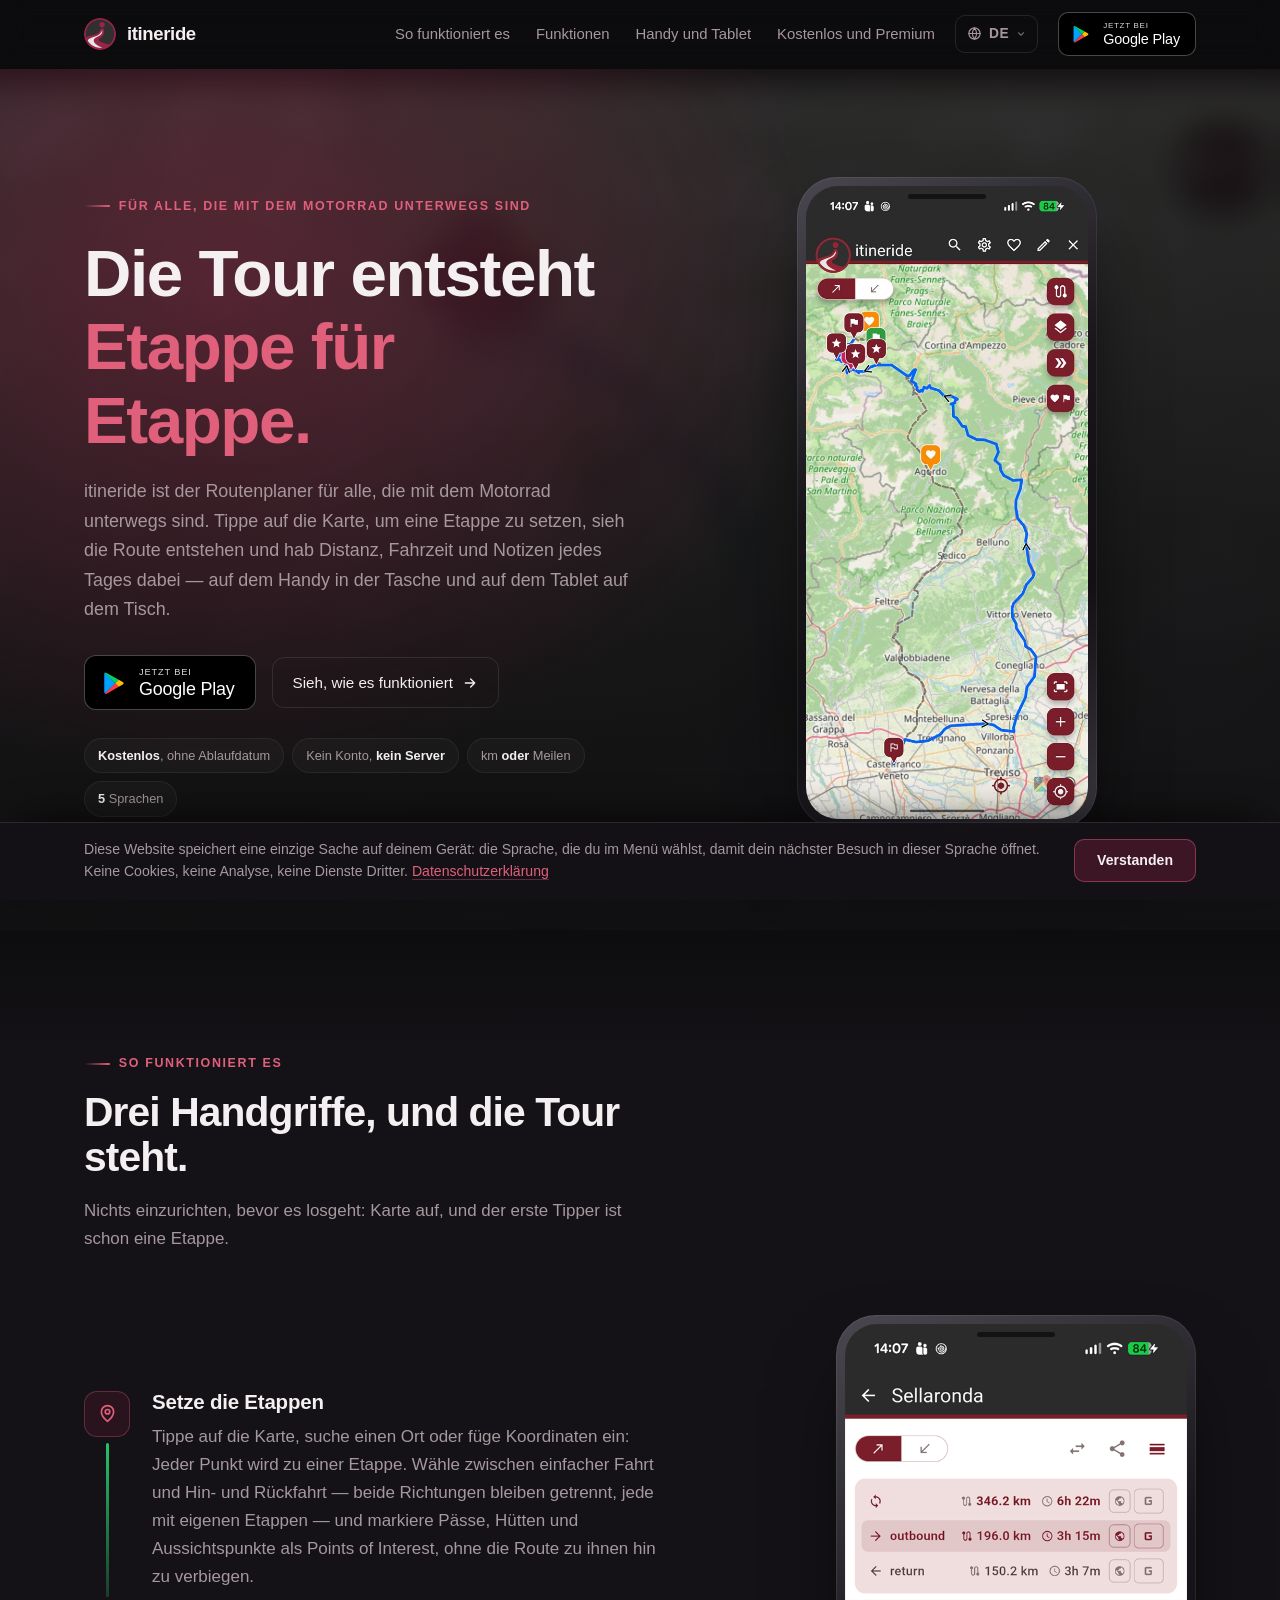
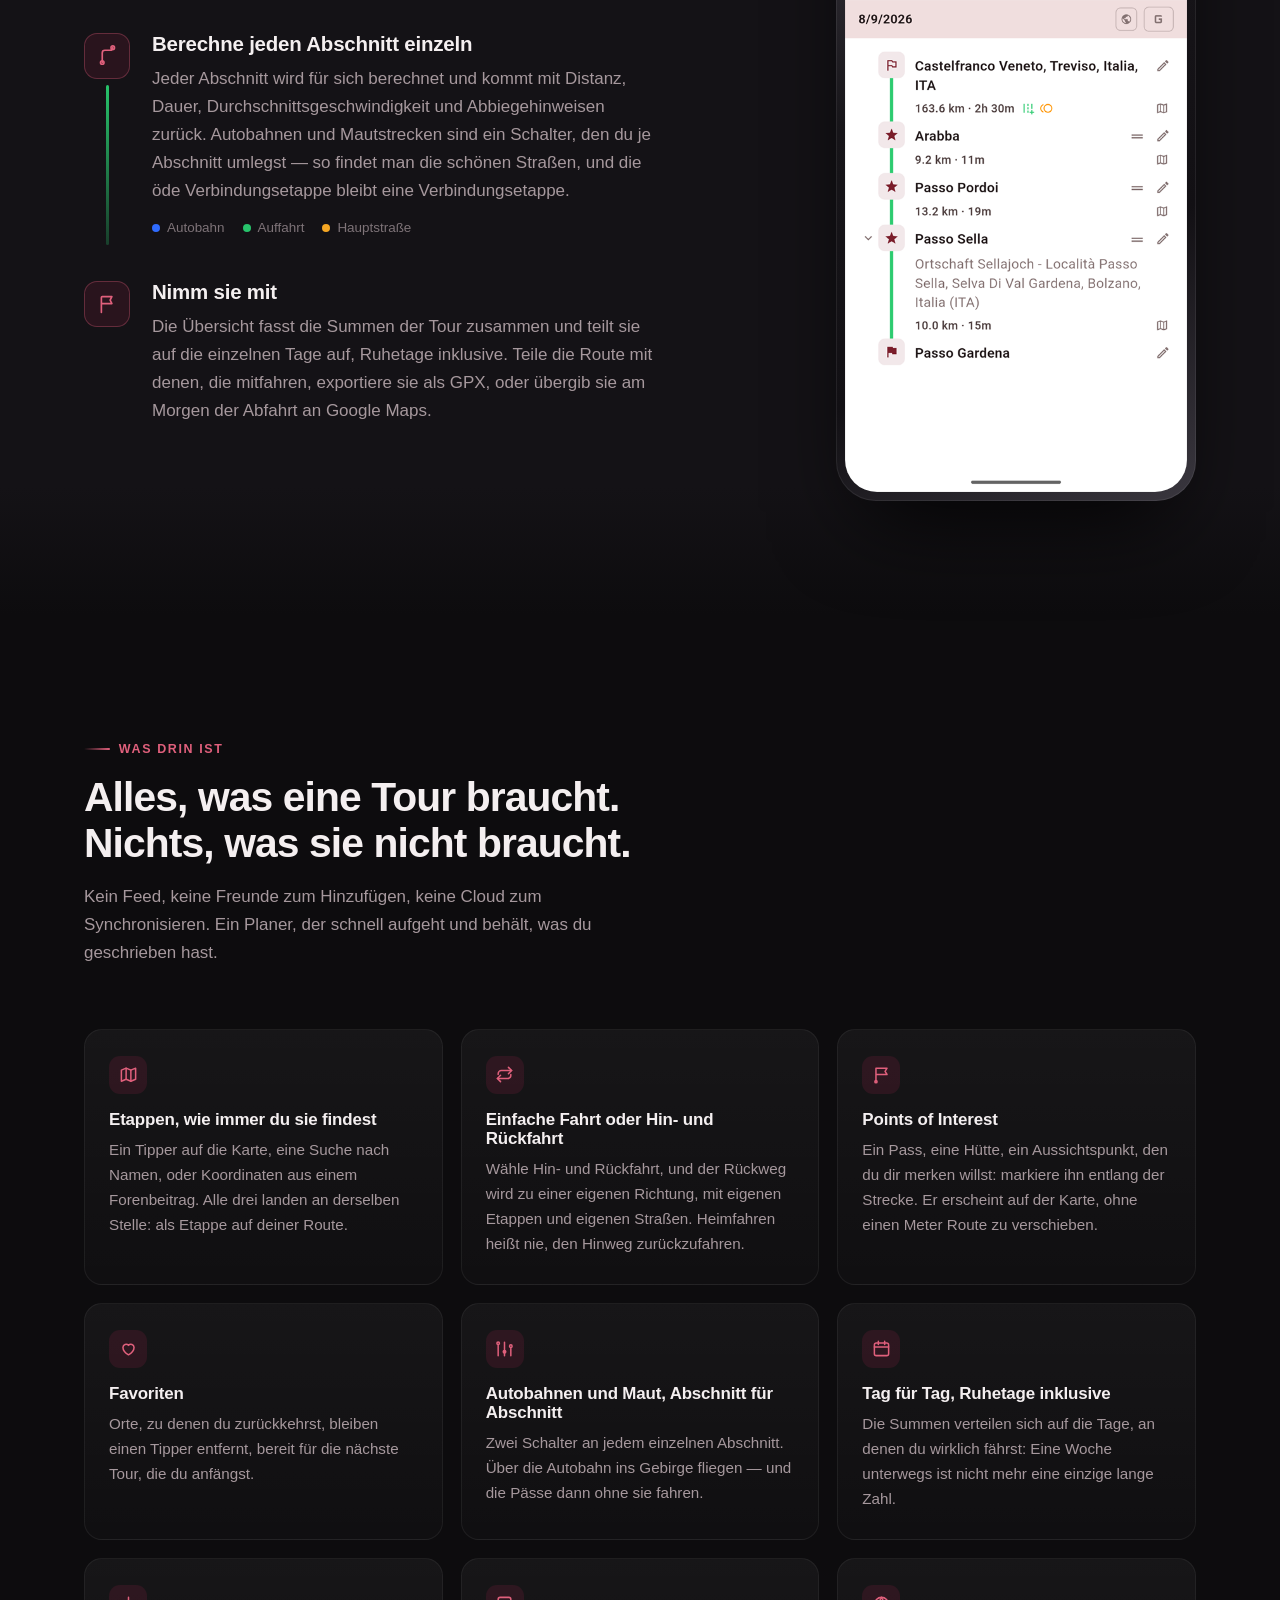
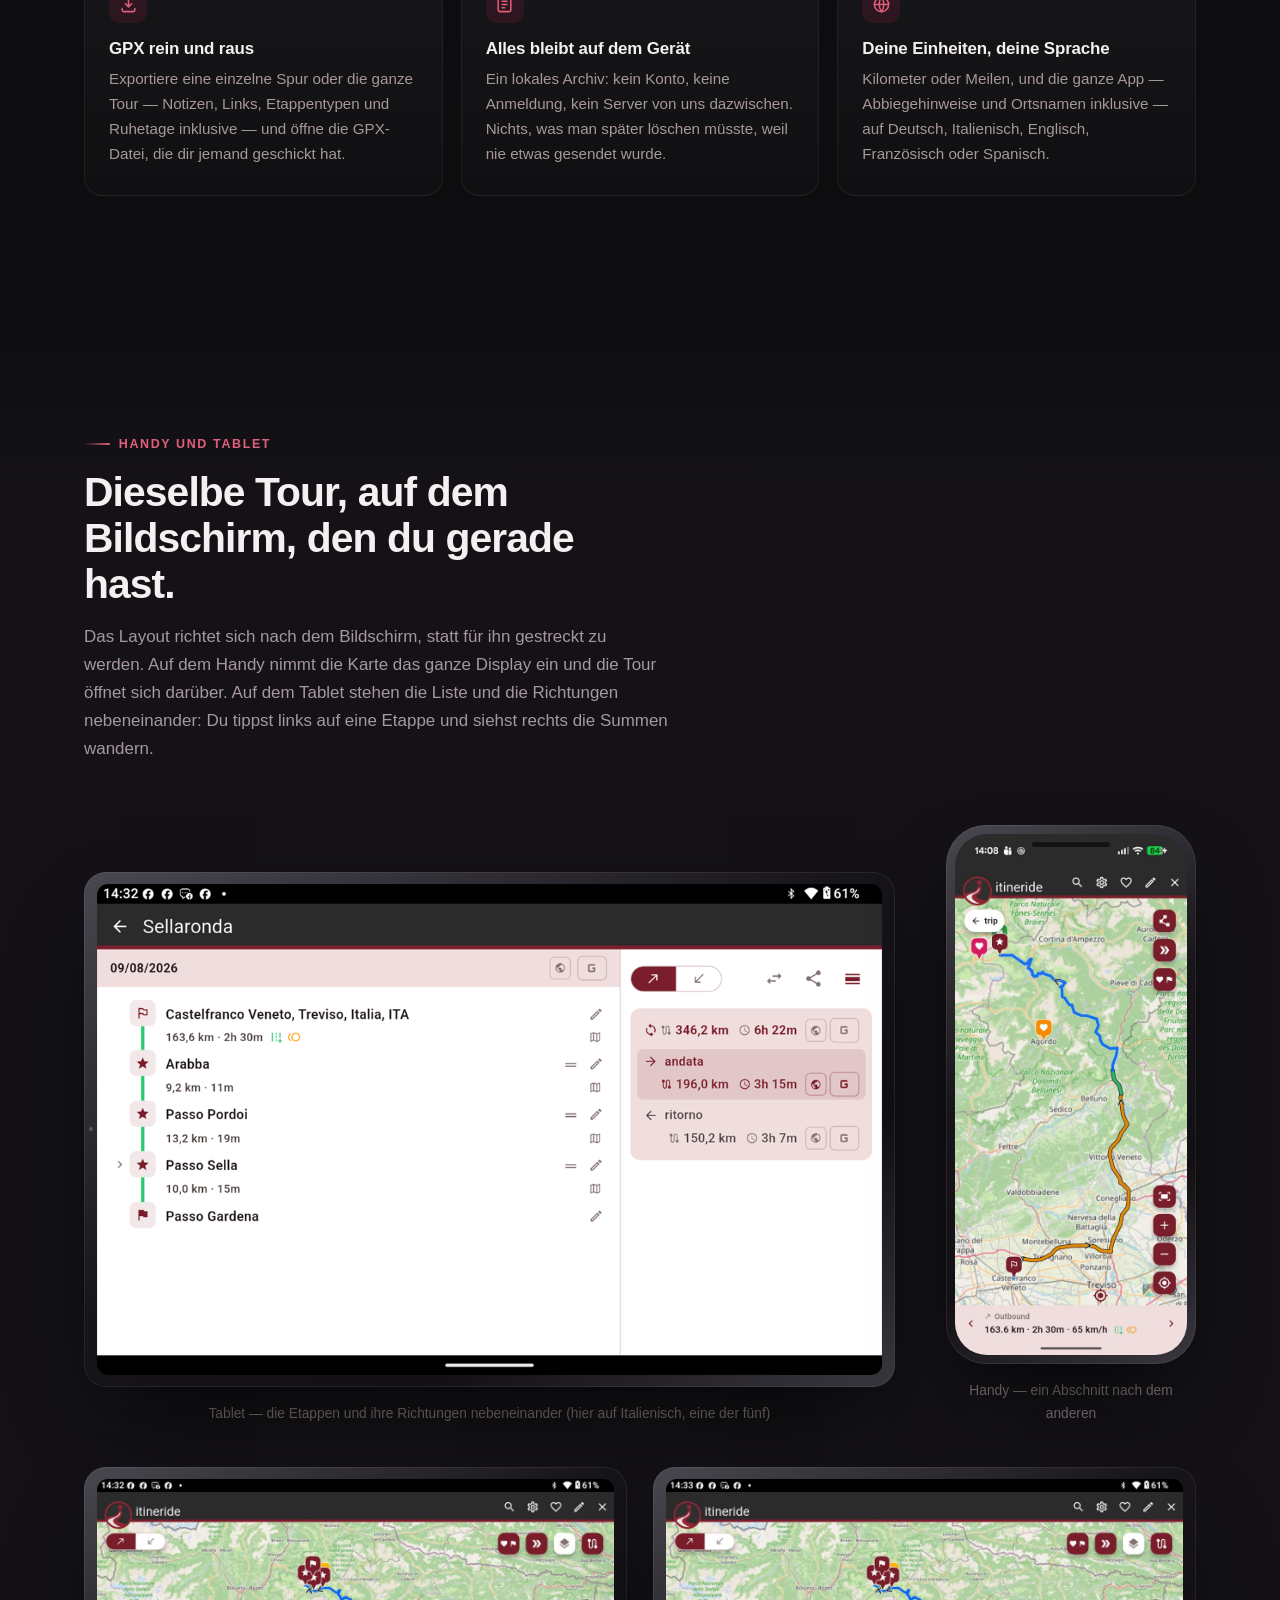
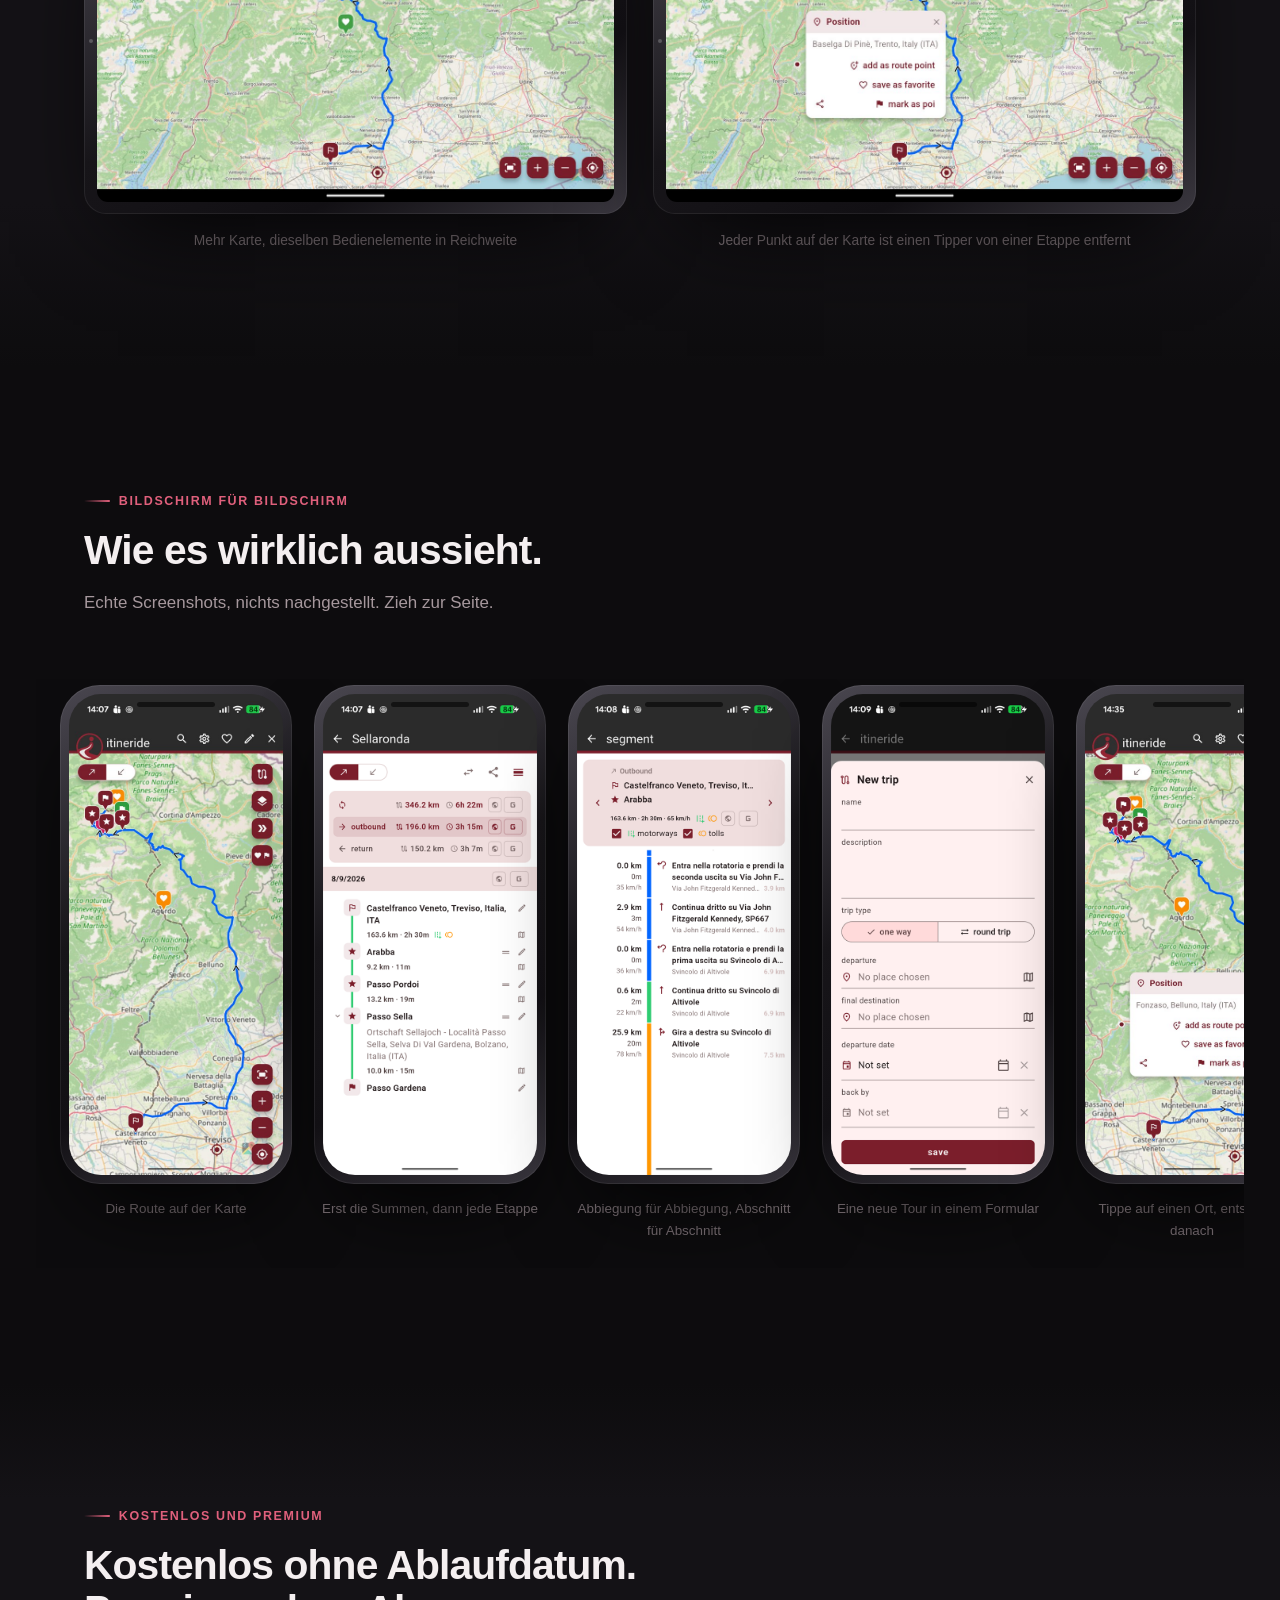
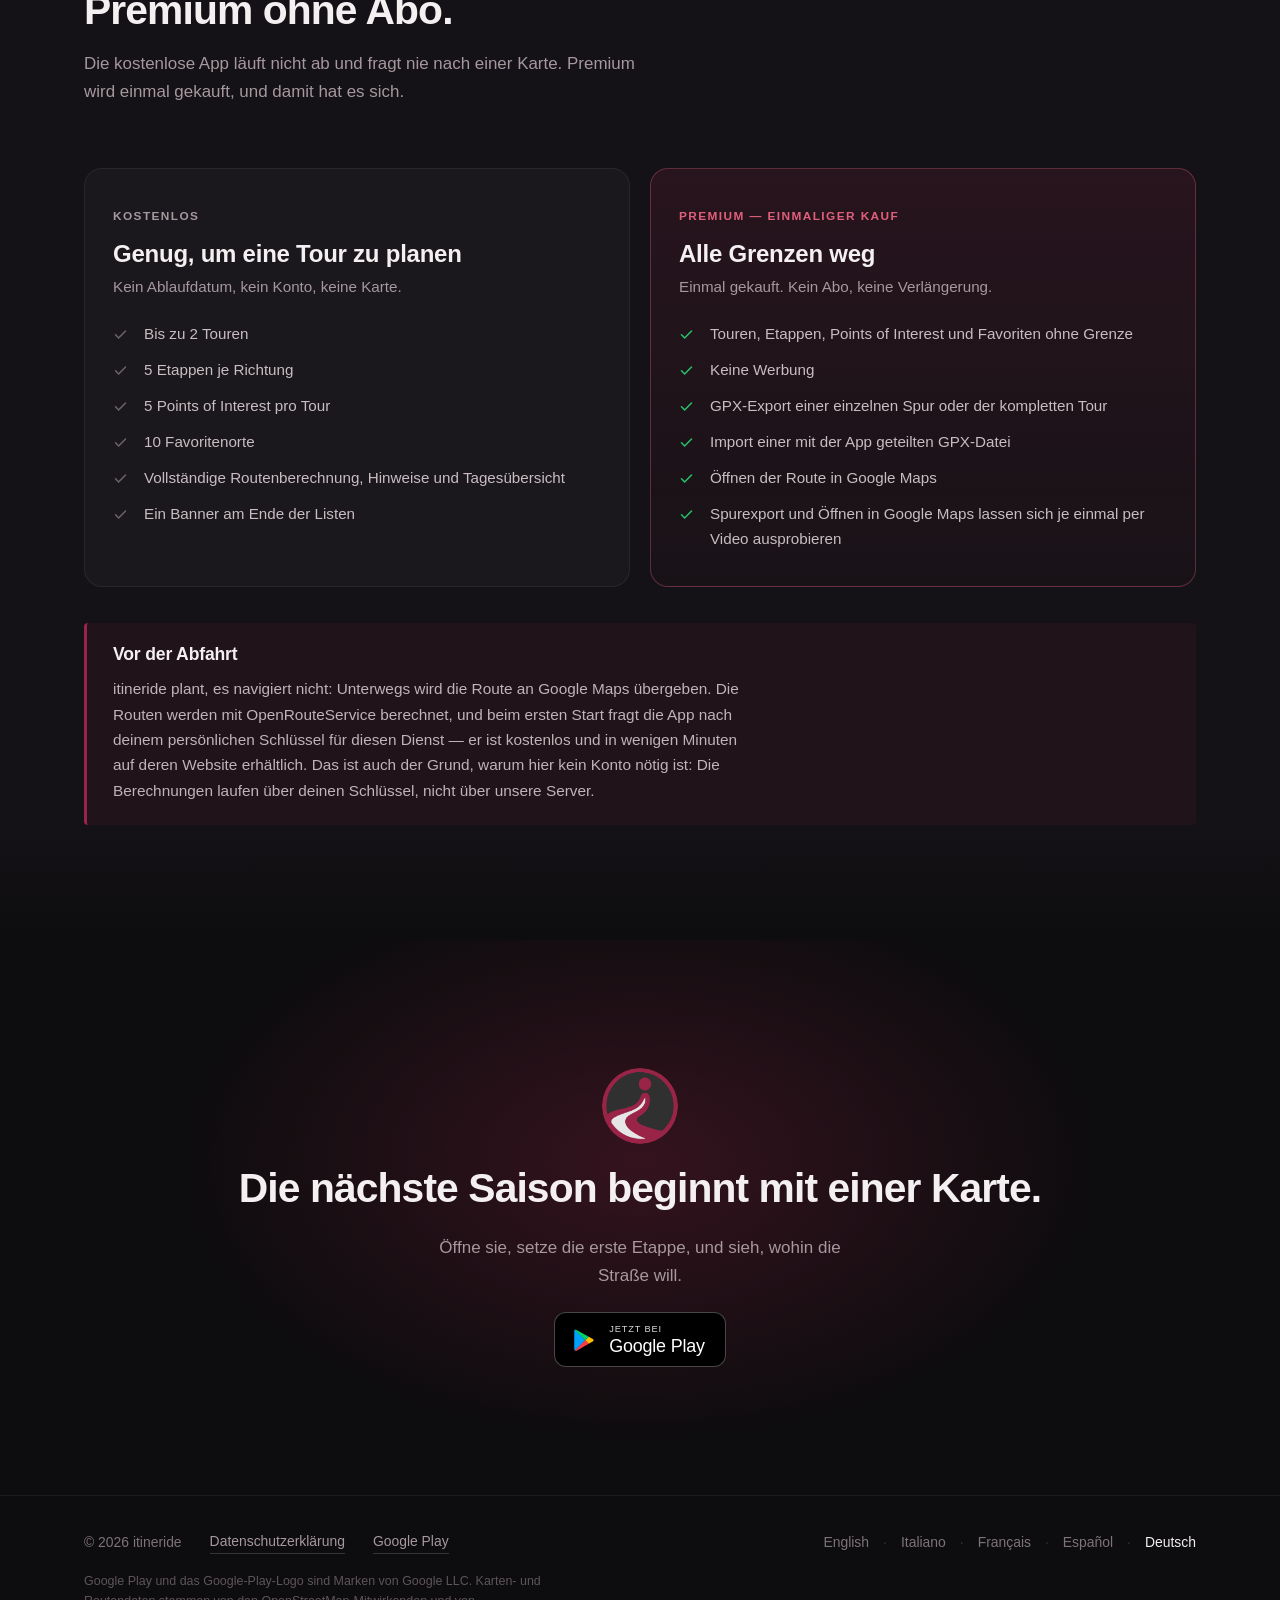
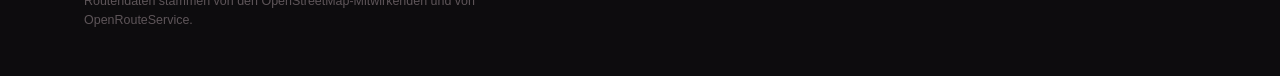
==== commit 837d34e8: "Restyle the privacy policy to match the site and add a storage notice =========== - Rebuild privacy-" ====
--- a/de.html
+++ b/de.html
@@ -441,6 +441,14 @@
   </div>
 </footer>
 
+<!-- ══════════════════════════ storage notice ══════════════════════════ -->
+<aside class="notice" id="notice" hidden aria-label="Hinweis zur Speicherung">
+  <div class="notice__in">
+    <p>Diese Website speichert eine einzige Sache auf deinem Gerät: die Sprache, die du im Menü wählst, damit dein nächster Besuch in dieser Sprache öffnet. Keine Cookies, keine Analyse, keine Dienste Dritter. <a href="privacy-policy.html">Datenschutzerklärung</a></p>
+    <button type="button">Verstanden</button>
+  </div>
+</aside>
+
 <script src="assets/site.js"></script>
 
 </body>
--- a/assets/site.css
+++ b/assets/site.css
@@ -277,7 +277,14 @@
 
 footer { border-top: 1px solid var(--line-soft); padding: 34px 0 46px; }
 footer .wrap { display: flex; flex-wrap: wrap; gap: 14px 28px; align-items: center; font-size: .87rem; color: var(--dim); }
-footer a { text-decoration: none; transition: color .2s; }
+/* The two real links of the footer are direct children of .wrap; the five
+   language links live inside .langrow and stay plain, or the row turns noisy. */
+footer a { text-decoration: none; transition: color .2s, border-color .2s; }
+footer .wrap > a {
+  color: var(--muted);
+  border-bottom: 1px solid rgba(255,255,255,.16);
+}
+footer .wrap > a:hover { color: var(--fg); border-bottom-color: rgba(255,255,255,.42); }
 footer a:hover { color: var(--fg); }
 footer .spacer { margin-left: auto; }
 .legal { font-size: .78rem; color: #5E5559; max-width: 66ch; margin-top: 18px; line-height: 1.55; }
@@ -336,3 +343,109 @@
 .langrow a { text-decoration: none; }
 .langrow a[aria-current="page"] { color: var(--fg); }
 .langrow i { font-style: normal; opacity: .35; }
+
+/* ───────────────────────────── document page ───────────────────────────── */
+
+/* Long-form legal text: the privacy policy. Same palette, type and header as
+   the rest of the site, but a much narrower measure — this page is read line by
+   line, not scanned, and the 1160px of .wrap would be unreadable for prose. */
+
+.doc {
+  max-width: 46rem; margin: 0 auto;
+  padding: clamp(40px, 6vw, 76px) 24px 90px;
+}
+
+.doc h1 { font-size: clamp(1.8rem, 4vw, 2.4rem); margin: 0 0 .35rem; }
+.doc h2 { font-size: 1.32rem; margin: 2.7rem 0 .7rem; }
+.doc h3 { font-size: 1.03rem; margin: 2rem 0 .5rem; color: var(--crimson-lt); }
+
+.doc p  { margin: 0 0 1rem; color: var(--muted); line-height: 1.72; }
+.doc strong { color: var(--fg); font-weight: 600; }
+
+.doc a {
+  color: var(--crimson-lt); text-decoration: none;
+  border-bottom: 1px solid rgba(224,96,124,.35);
+  transition: border-color .2s;
+}
+.doc a:hover { border-bottom-color: var(--crimson-lt); }
+
+.doc ul { margin: 0 0 1.15rem; padding-left: 1.2rem; }
+.doc li { margin-bottom: .5rem; color: var(--muted); line-height: 1.66; }
+.doc li::marker { color: var(--crimson-lt); }
+
+.doc .updated { margin: 0 0 1.7rem; font-size: .9rem; color: var(--dim); }
+.doc .updated strong { color: var(--dim); font-weight: 600; }
+
+.doc .controller {
+  margin: 0 0 2.3rem; padding: .95rem 1.15rem;
+  border-left: 3px solid var(--crimson); border-radius: 4px;
+  background: rgba(154,36,72,.09);
+  font-size: .95rem; color: #C0B4B8;
+}
+
+.doc table { width: 100%; border-collapse: collapse; margin: .9rem 0 1.5rem; font-size: .93rem; }
+.doc th, .doc td { text-align: left; padding: .62rem .7rem; vertical-align: top; border-bottom: 1px solid var(--line-soft); }
+.doc th { color: var(--fg); font-weight: 600; font-size: .78rem; letter-spacing: .07em; text-transform: uppercase; }
+.doc td { color: var(--muted); }
+.doc tr:last-child td { border-bottom: 0; }
+
+/* The two language halves of the document, and the line between them. */
+.doc .lang-divider { margin: 4.6rem 0 3rem; border: 0; border-top: 1px solid var(--line); }
+
+.doc footer {
+  margin-top: 3.6rem; padding: 1.15rem 0 0;
+  border-top: 1px solid var(--line-soft);
+  color: var(--dim); font-size: .87rem;
+}
+
+/* On the document page the bar carries only the logo, so it lines up with the
+   text column instead of sitting at the far page margin. */
+.topbar--doc .wrap { max-width: 46rem; }
+
+.doc code {
+  font-family: ui-monospace, SFMono-Regular, Menlo, Consolas, monospace;
+  font-size: .88em; color: var(--crimson-lt);
+  background: rgba(154,36,72,.14); padding: .1em .4em; border-radius: 4px;
+}
+
+/* ───────────────────────────── storage notice ───────────────────────────── */
+
+/* Not a consent gate. The only thing this site keeps is a language the visitor
+   chose, which Article 5(3) exempts from consent — so the bar informs, links to
+   the detail, and one click retires it for good. Asking for a consent that is
+   not owed would be friction, not compliance. */
+
+.notice[hidden] { display: none; }
+
+.notice {
+  position: fixed; left: 0; right: 0; bottom: 0; z-index: 90;
+  background: rgba(20,18,22,.97);
+  backdrop-filter: blur(12px); -webkit-backdrop-filter: blur(12px);
+  border-top: 1px solid var(--line);
+  box-shadow: 0 -18px 44px -22px rgba(0,0,0,.9);
+  animation: notice-in .45s cubic-bezier(.22,.8,.3,1);
+}
+
+.notice__in {
+  max-width: var(--maxw); margin: 0 auto;
+  padding: 15px 24px 17px;
+  display: flex; flex-wrap: wrap; align-items: center; gap: 12px 24px;
+}
+
+.notice p { margin: 0; flex: 1 1 28rem; font-size: .88rem; line-height: 1.6; color: var(--muted); }
+.notice a { color: var(--crimson-lt); text-decoration: none; border-bottom: 1px solid rgba(224,96,124,.35); }
+.notice a:hover { border-bottom-color: var(--crimson-lt); }
+
+.notice button {
+  flex: none; cursor: pointer;
+  font: inherit; font-size: .88rem; font-weight: 600;
+  padding: 9px 22px; border-radius: 10px;
+  border: 1px solid rgba(224,96,124,.45);
+  background: rgba(154,36,72,.32); color: var(--fg);
+  transition: background .2s, border-color .2s;
+}
+.notice button:hover { background: rgba(154,36,72,.55); border-color: var(--crimson-lt); }
+.notice button:focus-visible { outline: 2px solid var(--crimson-lt); outline-offset: 2px; }
+
+@keyframes notice-in { from { transform: translateY(100%); } to { transform: none; } }
+@media (prefers-reduced-motion: reduce) { .notice { animation: none; } }
